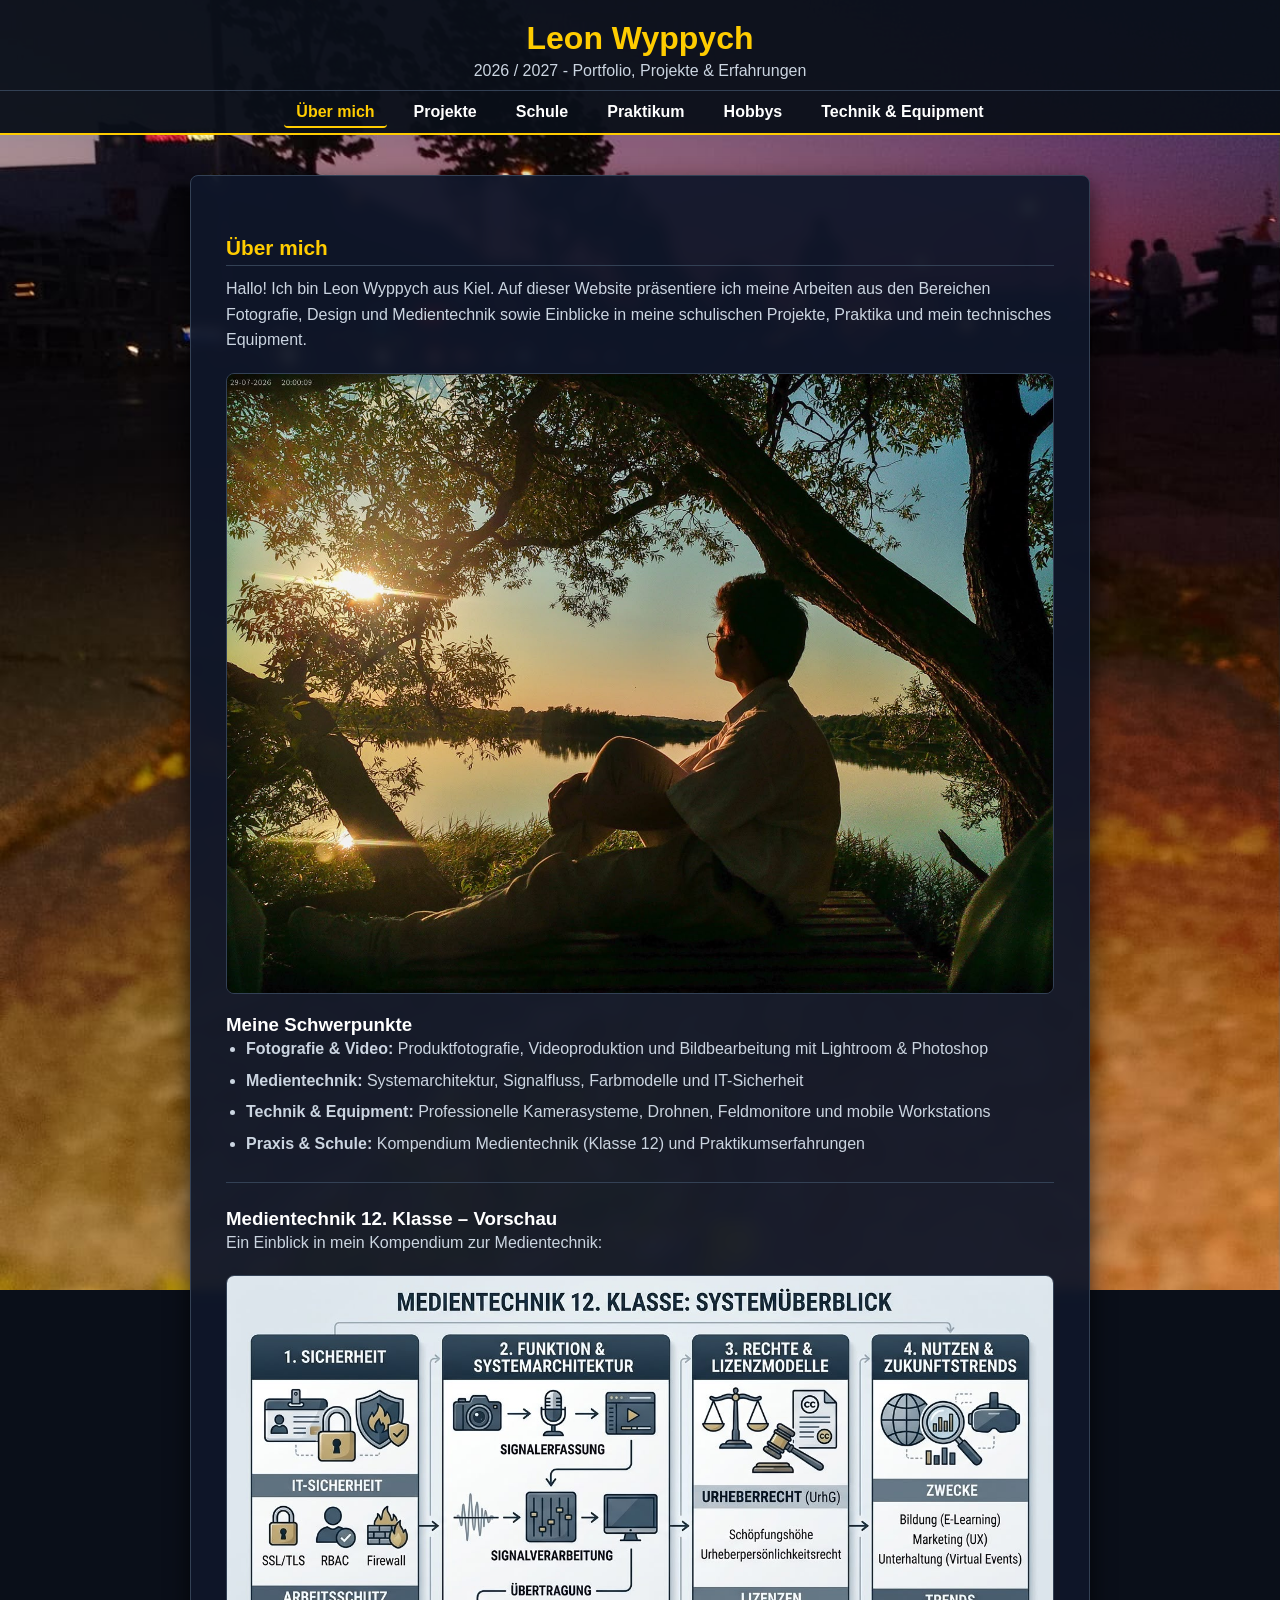
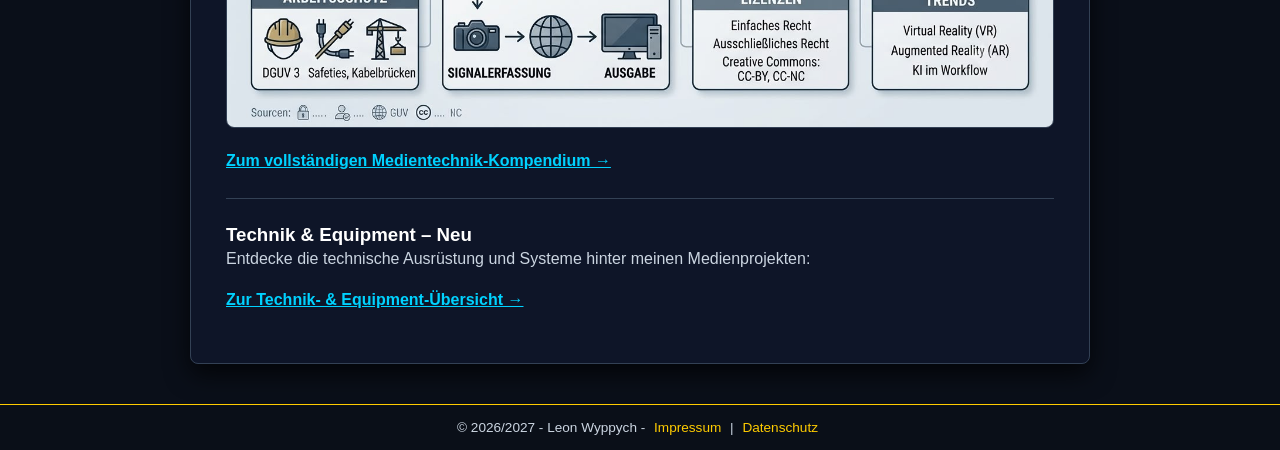
==== index.html @ acfee80c "Update index.html" ====
<!DOCTYPE html>
<html lang="de">
<head>
    <meta charset="UTF-8">
    <meta name="viewport" content="width=device-width, initial-scale=1.0">
    <title>Über mich - Leon Wyppych</title>
    <link rel="stylesheet" href="style.css">
</head>
<body>

    <header class="fixed-header">
        <h1>Leon Wyppych</h1>
        <p>2026 / 2027 - Portfolio, Projekte &amp; Erfahrungen</p>
    </header>

    <nav class="main-nav">
        <ul>
            <li><a href="index.html" class="active">&Uuml;ber mich</a></li>
            <li><a href="src/projekte.html">Projekte</a></li>
            <li><a href="src/schule.html">Schule</a></li>
            <li><a href="src/praktikum.html">Praktikum</a></li>
            <li><a href="src/hobbys.html">Hobbys</a></li>
            <li><a href="src/technik.html">Technik &amp; Equipment</a></li>
        </ul>
    </nav>

    <main class="content">
        <div class="school-card">
            
            <section class="about-section">
                <h2>&Uuml;ber mich</h2>
                <p>Hallo! Ich bin Leon Wyppych aus Kiel. Auf dieser Website pr&auml;sentiere ich meine Arbeiten aus den Bereichen Fotografie, Design und Medientechnik sowie Einblicke in meine schulischen Projekte, Praktika und mein technisches Equipment.</p>
                
                <div class="image-container" style="margin: 20px 0;">
                    <img src="art/leonhero.jpeg" alt="Foto von Leon Wyppych" style="max-width: 100%; height: auto; border-radius: 8px; display: block;">
                </div>

                <h3>Meine Schwerpunkte</h3>
                <ul>
                    <li><strong>Fotografie &amp; Video:</strong> Produktfotografie, Videoproduktion und Bildbearbeitung mit Lightroom &amp; Photoshop</li>
                    <li><strong>Medientechnik:</strong> Systemarchitektur, Signalfluss, Farbmodelle und IT-Sicherheit</li>
                    <li><strong>Technik &amp; Equipment:</strong> Professionelle Kamerasysteme, Drohnen, Feldmonitore und mobile Workstations</li>
                    <li><strong>Praxis &amp; Schule:</strong> Kompendium Medientechnik (Klasse 12) und Praktikumserfahrungen</li>
                </ul>

                <hr class="divider" style="margin: 25px 0;">

                <h3>Medientechnik 12. Klasse &ndash; Vorschau</h3>
                <p>Ein Einblick in mein Kompendium zur Medientechnik:</p>
                
                <div class="image-container" style="margin: 20px 0;">
                    <img src="art/medienziele.jpeg" alt="Medientechnik 12. Klasse System&uuml;berblick" style="max-width: 100%; height: auto; border-radius: 8px; display: block;">
                </div>

                <p style="margin-top: 15px;">
                    <a href="src/schule.html#bereich-2-1" class="highlight-link" style="color: #00d2ff; text-decoration: underline; font-weight: bold;">Zum vollst&auml;ndigen Medientechnik-Kompendium &rarr;</a>
                </p>

                <hr class="divider" style="margin: 25px 0;">

                <h3>Technik &amp; Equipment &ndash; Neu</h3>
                <p>Entdecke die technische Ausr&uuml;stung und Systeme hinter meinen Medienprojekten:</p>

                <p style="margin-top: 15px;">
                    <a href="src/technik.html" class="highlight-link" style="color: #00d2ff; text-decoration: underline; font-weight: bold;">Zur Technik- &amp; Equipment-&Uuml;bersicht &rarr;</a>
                </p>
            </section>

        </div>
    </main>

    <footer class="fixed-footer">
        <p>&copy; 2026/2027 - Leon Wyppych - 
            <a href="src/impressum.html">Impressum</a> | 
            <a href="src/datenschutz.html">Datenschutz</a>
        </p>
    </footer>

</body>
</html>
---- style.css ----
/* ==========================================================================
   1. RESET & GLOBALE EINSTELLUNGEN
   ========================================================================== */
* {
    box-sizing: border-box;
    margin: 0;
    padding: 0;
}

:root {
    --primary-bg: #0a0f19;
    --card-bg: rgba(15, 23, 42, 0.94);
    --table-bg: rgba(30, 41, 59, 0.6);
    --accent-gold: #ffcc00;
    --text-white: #ffffff;
    --text-muted: #cbd5e1;
    --border-color: #334155;
    --link-blue: #38bdf8;
}

body {
    font-family: Arial, Helvetica, sans-serif;
    color: var(--text-white);
    background-color: var(--primary-bg);
    /* Sucht das Bild in src/ (für index.html) und direkt im selben Ordner (für Dateien in src/) */
    background-image: url('src/backroundleon.jpeg'), url('backroundleon.jpeg');
    background-repeat: no-repeat;
    background-position: center center;
    background-attachment: fixed;
    background-size: cover;
    min-height: 100vh;
    display: flex;
    flex-direction: column;
}

body {
    font-family: Arial, Helvetica, sans-serif;
    color: var(--text-white);
    background-color: var(--primary-bg);
    /* Pfad zeigt auf das Hintergrundbild im Ordner art/ */
    background-image: url('art/backroundleon.jpeg'), url('../art/backroundleon.jpeg');
    background-repeat: no-repeat;
    background-position: center center;
    background-attachment: fixed;
    background-size: cover;
    min-height: 100vh;
    display: flex;
    flex-direction: column;
}

/* ==========================================================================
   2. HEADER & NAVIGATION
   ========================================================================== */
.fixed-header {
    background-color: rgba(10, 15, 25, 0.95);
    text-align: center;
    padding: 20px 10px 10px 10px;
    border-bottom: 1px solid var(--border-color);
}

.fixed-header h1 {
    color: var(--accent-gold);
    font-size: 2rem;
    margin-bottom: 5px;
    display: block;
}

.fixed-header p {
    color: var(--text-muted);
    font-size: 1rem;
    display: block;
}

.main-nav {
    background-color: rgba(10, 15, 25, 0.95);
    border-bottom: 2px solid var(--accent-gold);
    position: sticky;
    top: 0;
    z-index: 1000;
}

.main-nav ul {
    list-style: none;
    display: flex;
    justify-content: center;
    flex-wrap: wrap;
    gap: 15px;
    padding: 12px;
}

.main-nav a {
    color: var(--text-white);
    text-decoration: none;
    font-weight: bold;
    padding: 6px 12px;
    border-radius: 4px;
    transition: all 0.2s ease-in-out;
}

.main-nav a.active, 
.main-nav a:hover {
    color: var(--accent-gold);
    border-bottom: 2px solid var(--accent-gold);
}

/* ==========================================================================
   3. INHALT-CONTAINER
   ========================================================================== */
main.content {
    flex: 1;
    padding: 40px 20px;
    display: flex;
    justify-content: center;
    align-items: flex-start;
}

.school-card {
    background-color: var(--card-bg);
    border: 1px solid var(--border-color);
    border-radius: 8px;
    padding: 35px;
    max-width: 900px;
    width: 100%;
    box-shadow: 0 10px 25px rgba(0, 0, 0, 0.7);
    backdrop-filter: blur(6px);
    display: block;
}

.school-card h1 {
    color: var(--accent-gold);
    font-size: 1.8rem;
    margin-bottom: 15px;
    display: block;
    width: 100%;
}

.school-card h2 {
    color: var(--accent-gold);
    font-size: 1.3rem;
    margin: 25px 0 10px 0;
    border-bottom: 1px solid var(--border-color);
    padding-bottom: 5px;
    display: block;
    width: 100%;
}

.school-card p {
    color: var(--text-muted);
    line-height: 1.6;
    font-size: 1rem;
    margin-bottom: 15px;
    display: block;
    width: 100%;
}

.school-card ul, 
.school-card ol {
    margin-left: 20px;
    margin-bottom: 20px;
}

.school-card li {
    color: var(--text-muted);
    line-height: 1.6;
    margin-bottom: 6px;
}

.school-card img {
    max-width: 100%;
    height: auto;
    display: block;
    border-radius: 6px;
    border: 1px solid var(--border-color);
    margin: 20px 0;
}

.school-card a {
    color: var(--link-blue);
    text-decoration: underline;
}

.school-card a:hover {
    color: var(--accent-gold);
}

.divider {
    border: 0;
    height: 1px;
    background: var(--border-color);
    margin: 25px 0;
}

/* ==========================================================================
   4. TABELLEN (Z. B. FÜR PRAKTIKUM & SCHULE)
   ========================================================================== */
.school-card table {
    width: 100%;
    border-collapse: collapse;
    margin: 20px 0;
    background-color: var(--table-bg);
    border: 1px solid var(--accent-gold);
    border-radius: 6px;
    overflow: hidden;
}

.school-card th {
    background-color: rgba(10, 15, 25, 0.9);
    color: var(--accent-gold);
    padding: 12px;
    text-align: left;
    font-size: 0.95rem;
    border-bottom: 2px solid var(--accent-gold);
}

.school-card td {
    padding: 10px 12px;
    border-bottom: 1px solid rgba(255, 255, 255, 0.1);
    color: var(--text-white);
    font-size: 0.9rem;
}

.school-card tr:hover {
    background-color: rgba(255, 204, 0, 0.1);
}

/* ==========================================================================
   5. FOOTER
   ========================================================================== */
.fixed-footer {
    background-color: rgba(10, 15, 25, 0.95);
    border-top: 1px solid var(--accent-gold);
    text-align: center;
    padding: 15px 10px;
    font-size: 0.85rem;
    margin-top: auto;
}

.fixed-footer p {
    color: var(--text-muted);
}

.fixed-footer a {
    color: var(--accent-gold);
    text-decoration: none;
    margin: 0 5px;
}

.fixed-footer a:hover {
    text-decoration: underline;
}
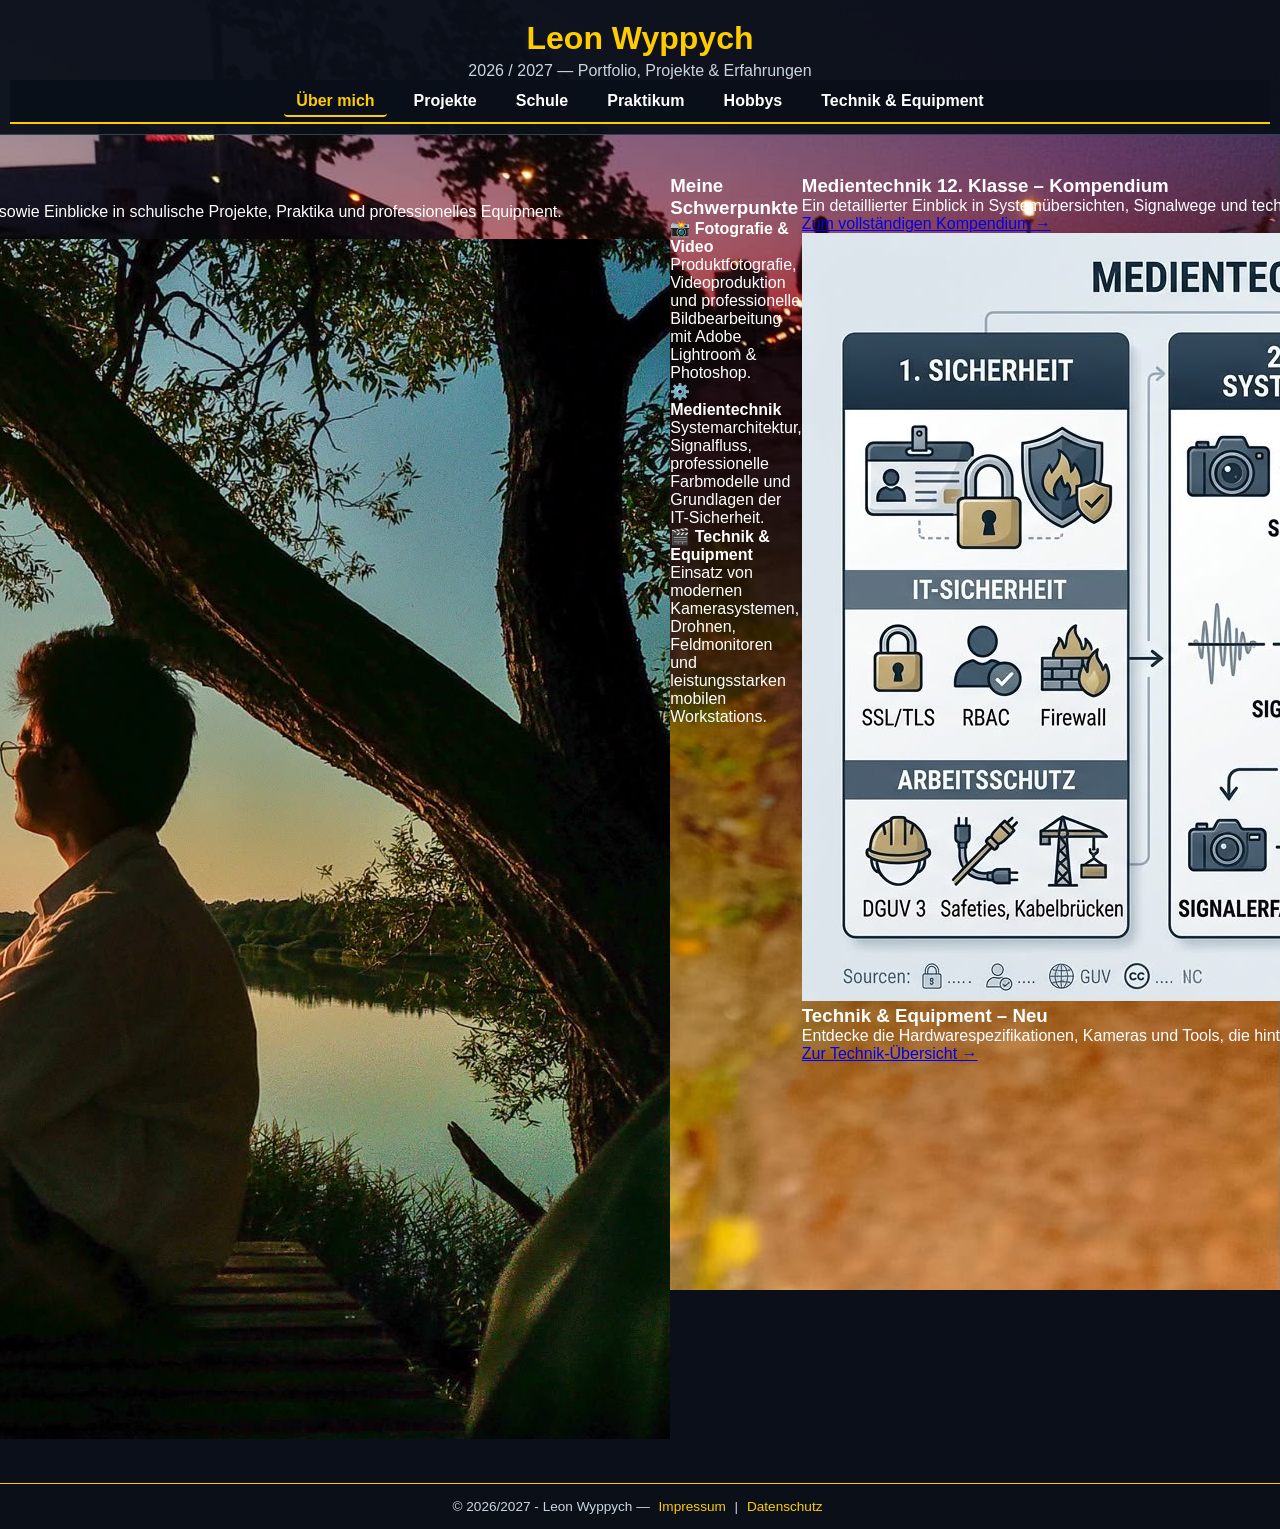
==== commit 8716b510: "Revise index.html for improved layout and metadata Updated the structure and content of the index.ht" ====
--- a/index.html
+++ b/index.html
@@ -1,76 +1,100 @@
+
 <!DOCTYPE html>
 <html lang="de">
 <head>
     <meta charset="UTF-8">
     <meta name="viewport" content="width=device-width, initial-scale=1.0">
-    <title>Über mich - Leon Wyppych</title>
+    <title>Leon Wyppych — Portfolio, Projekte & Medientechnik</title>
+    <!-- Open Graph Meta-Tags für perfekte Vorschauen beim Teilen -->
+    <meta property="og:title" content="Leon Wyppych - Portfolio 2026/2027">
+    <meta property="og:description" content="Portfolio für Fotografie, Design, Medientechnik und IT-Sicherheit aus Kiel.">
+    <meta property="og:image" content="art/leonhero.jpeg">
     <link rel="stylesheet" href="style.css">
 </head>
 <body>
 
     <header class="fixed-header">
-        <h1>Leon Wyppych</h1>
-        <p>2026 / 2027 - Portfolio, Projekte &amp; Erfahrungen</p>
+        <div class="header-container">
+            <h1>Leon Wyppych</h1>
+            <p class="subtitle">2026 / 2027 — Portfolio, Projekte &amp; Erfahrungen</p>
+        </div>
+        <nav class="main-nav">
+            <ul>
+                <li><a href="index.html" class="active">&Uuml;ber mich</a></li>
+                <li><a href="src/projekte.html">Projekte</a></li>
+                <li><a href="src/schule.html">Schule</a></li>
+                <li><a href="src/praktikum.html">Praktikum</a></li>
+                <li><a href="src/hobbys.html">Hobbys</a></li>
+                <li><a href="src/technik.html">Technik &amp; Equipment</a></li>
+            </ul>
+        </nav>
     </header>
 
-    <nav class="main-nav">
-        <ul>
-            <li><a href="index.html" class="active">&Uuml;ber mich</a></li>
-            <li><a href="src/projekte.html">Projekte</a></li>
-            <li><a href="src/schule.html">Schule</a></li>
-            <li><a href="src/praktikum.html">Praktikum</a></li>
-            <li><a href="src/hobbys.html">Hobbys</a></li>
-            <li><a href="src/technik.html">Technik &amp; Equipment</a></li>
-        </ul>
-    </nav>
+    <main class="content">
+        <!-- Hero Section: Sofortiger Fokus auf Person & Kernkompetenz -->
+        <section class="hero-section">
+            <div class="hero-grid">
+                <div class="hero-text">
+                    <h2>Moin, ich bin Leon.</h2>
+                    <p class="lead">Ich komme aus Kiel und pr&auml;sentiere auf diesem Portfolio meine Arbeiten aus den Bereichen Fotografie, Design und Medientechnik sowie Einblicke in schulische Projekte, Praktika und professionelles Equipment.</p>
+                    
+                    <div class="quick-tags">
+                        <span>Fotografie &amp; Video</span>
+                        <span>Medientechnik</span>
+                        <span>Systemarchitektur</span>
+                        <span>IT-Sicherheit</span>
+                    </div>
+                </div>
+                <div class="hero-image">
+                    <img src="art/leonhero.jpeg" alt="Foto von Leon Wyppych">
+                </div>
+            </div>
+        </section>
 
-    <main class="content">
-        <div class="school-card">
-            
-            <section class="about-section">
-                <h2>&Uuml;ber mich</h2>
-                <p>Hallo! Ich bin Leon Wyppych aus Kiel. Auf dieser Website pr&auml;sentiere ich meine Arbeiten aus den Bereichen Fotografie, Design und Medientechnik sowie Einblicke in meine schulischen Projekte, Praktika und mein technisches Equipment.</p>
-                
-                <div class="image-container" style="margin: 20px 0;">
-                    <img src="art/leonhero.jpeg" alt="Foto von Leon Wyppych" style="max-width: 100%; height: auto; border-radius: 8px; display: block;">
+        <!-- Schwerpunkte im modernen Bento-Grid / Card-Layout -->
+        <section class="grid-section">
+            <h3>Meine Schwerpunkte</h3>
+            <div class="cards-grid">
+                <div class="info-card">
+                    <h4>📸 Fotografie &amp; Video</h4>
+                    <p>Produktfotografie, Videoproduktion und professionelle Bildbearbeitung mit Adobe Lightroom &amp; Photoshop.</p>
                 </div>
+                <div class="info-card">
+                    <h4>⚙️ Medientechnik</h4>
+                    <p>Systemarchitektur, Signalfluss, professionelle Farbmodelle und Grundlagen der IT-Sicherheit.</p>
+                </div>
+                <div class="info-card">
+                    <h4>🎬 Technik &amp; Equipment</h4>
+                    <p>Einsatz von modernen Kamerasystemen, Drohnen, Feldmonitoren und leistungsstarken mobilen Workstations.</p>
+                </div>
+            </div>
+        </section>
 
-                <h3>Meine Schwerpunkte</h3>
-                <ul>
-                    <li><strong>Fotografie &amp; Video:</strong> Produktfotografie, Videoproduktion und Bildbearbeitung mit Lightroom &amp; Photoshop</li>
-                    <li><strong>Medientechnik:</strong> Systemarchitektur, Signalfluss, Farbmodelle und IT-Sicherheit</li>
-                    <li><strong>Technik &amp; Equipment:</strong> Professionelle Kamerasysteme, Drohnen, Feldmonitore und mobile Workstations</li>
-                    <li><strong>Praxis &amp; Schule:</strong> Kompendium Medientechnik (Klasse 12) und Praktikumserfahrungen</li>
-                </ul>
+        <!-- Preview Sektionen mit direktem visuellem Bezug -->
+        <section class="preview-section">
+            <div class="preview-card">
+                <div class="preview-text">
+                    <h3>Medientechnik 12. Klasse &ndash; Kompendium</h3>
+                    <p>Ein detaillierter Einblick in System&uuml;bersichten, Signalwege und technische Dokumentationen aus der schulischen Praxis.</p>
+                    <a href="src/schule.html#bereich-2-1" class="action-btn">Zum vollst&auml;ndigen Kompendium &rarr;</a>
+                </div>
+                <div class="preview-img">
+                    <img src="art/medienziele.jpeg" alt="Medientechnik 12. Klasse System&uuml;berblick">
+                </div>
+            </div>
 
-                <hr class="divider" style="margin: 25px 0;">
-
-                <h3>Medientechnik 12. Klasse &ndash; Vorschau</h3>
-                <p>Ein Einblick in mein Kompendium zur Medientechnik:</p>
-                
-                <div class="image-container" style="margin: 20px 0;">
-                    <img src="art/medienziele.jpeg" alt="Medientechnik 12. Klasse System&uuml;berblick" style="max-width: 100%; height: auto; border-radius: 8px; display: block;">
+            <div class="preview-card reverse">
+                <div class="preview-text">
+                    <h3>Technik &amp; Equipment &ndash; Neu</h3>
+                    <p>Entdecke die Hardwarespezifikationen, Kameras und Tools, die hinter meinen Medienprojekten stehen.</p>
+                    <a href="src/technik.html" class="action-btn">Zur Technik-&Uuml;bersicht &rarr;</a>
                 </div>
-
-                <p style="margin-top: 15px;">
-                    <a href="src/schule.html#bereich-2-1" class="highlight-link" style="color: #00d2ff; text-decoration: underline; font-weight: bold;">Zum vollst&auml;ndigen Medientechnik-Kompendium &rarr;</a>
-                </p>
-
-                <hr class="divider" style="margin: 25px 0;">
-
-                <h3>Technik &amp; Equipment &ndash; Neu</h3>
-                <p>Entdecke die technische Ausr&uuml;stung und Systeme hinter meinen Medienprojekten:</p>
-
-                <p style="margin-top: 15px;">
-                    <a href="src/technik.html" class="highlight-link" style="color: #00d2ff; text-decoration: underline; font-weight: bold;">Zur Technik- &amp; Equipment-&Uuml;bersicht &rarr;</a>
-                </p>
-            </section>
-
-        </div>
+            </div>
+        </section>
     </main>
 
     <footer class="fixed-footer">
-        <p>&copy; 2026/2027 - Leon Wyppych - 
+        <p>&copy; 2026/2027 - Leon Wyppych &mdash; 
             <a href="src/impressum.html">Impressum</a> | 
             <a href="src/datenschutz.html">Datenschutz</a>
         </p>
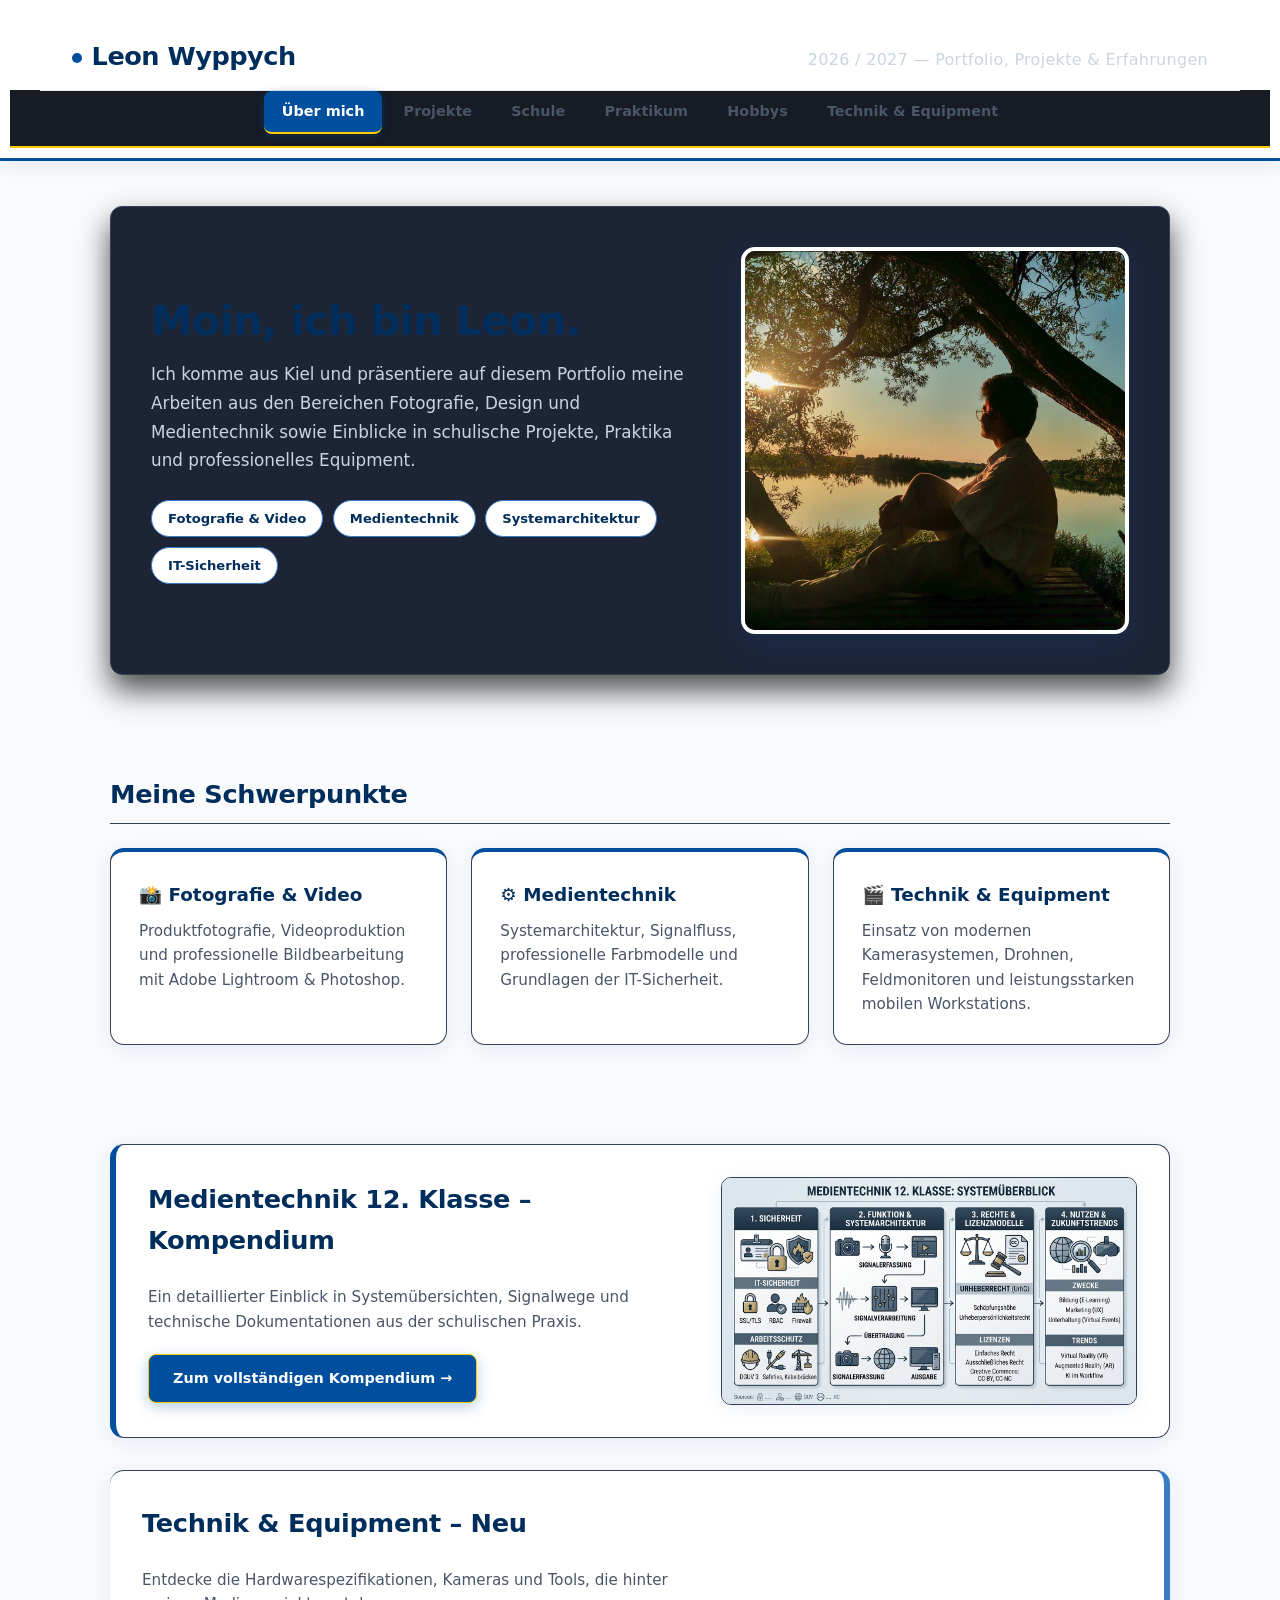
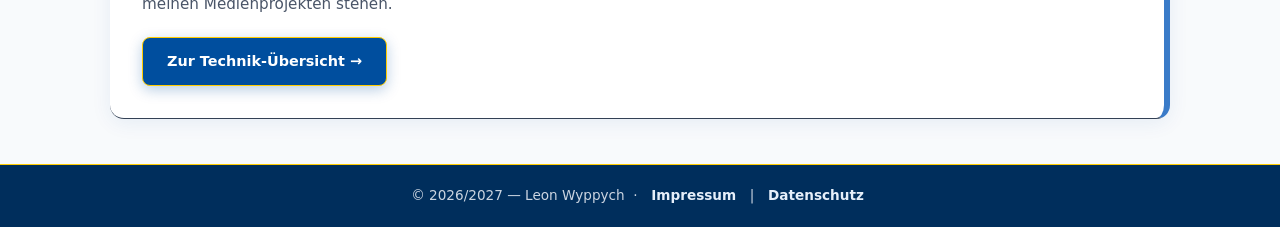
==== commit e0938cc8: "Update index.html" ====
--- a/index.html
+++ b/index.html
@@ -1,26 +1,301 @@
-
 <!DOCTYPE html>
 <html lang="de">
 <head>
     <meta charset="UTF-8">
     <meta name="viewport" content="width=device-width, initial-scale=1.0">
-    <title>Leon Wyppych — Portfolio, Projekte & Medientechnik</title>
-    <!-- Open Graph Meta-Tags für perfekte Vorschauen beim Teilen -->
-    <meta property="og:title" content="Leon Wyppych - Portfolio 2026/2027">
+    <meta name="theme-color" content="#004e9e">
+    <meta name="description" content="Portfolio von Leon Wyppych aus Kiel – Fotografie, Design, Medientechnik und IT-Sicherheit. Projekte, Praktika und Equipment im Überblick.">
+    <meta name="author" content="Leon Wyppych">
+    <meta name="robots" content="index, follow">
+
+    <!-- Open Graph -->
+    <meta property="og:type" content="website">
+    <meta property="og:title" content="Leon Wyppych – Portfolio 2026/2027">
     <meta property="og:description" content="Portfolio für Fotografie, Design, Medientechnik und IT-Sicherheit aus Kiel.">
     <meta property="og:image" content="art/leonhero.jpeg">
+    <meta property="og:locale" content="de_DE">
+
+    <!-- Twitter Card -->
+    <meta name="twitter:card" content="summary_large_image">
+    <meta name="twitter:title" content="Leon Wyppych – Portfolio 2026/2027">
+    <meta name="twitter:description" content="Portfolio für Fotografie, Design, Medientechnik und IT-Sicherheit aus Kiel.">
+    <meta name="twitter:image" content="art/leonhero.jpeg">
+
+    <title>Leon Wyppych — Portfolio, Projekte &amp; Medientechnik</title>
+
     <link rel="stylesheet" href="style.css">
+    <link rel="preload" as="image" href="art/leonhero.jpeg">
+
+    <!-- JSON-LD Structured Data -->
+    <script type="application/ld+json">
+    {
+      "@context": "https://schema.org",
+      "@type": "Person",
+      "name": "Leon Wyppych",
+      "address": { "@type": "PostalAddress", "addressLocality": "Kiel", "addressCountry": "DE" },
+      "jobTitle": "Medientechniker & Fotograf",
+      "knowsAbout": ["Fotografie", "Videoproduktion", "Medientechnik", "IT-Sicherheit", "Systemarchitektur"],
+      "url": "index.html"
+    }
+    </script>
+
+    <!-- Farbsystem: VW-Golf-Blau & Weiß -->
+    <style>
+        :root {
+            --vw-blue:            #004e9e;
+            --vw-blue-dark:       #002e5c;
+            --vw-blue-light:      #3a7bc8;
+            --vw-blue-ultralight: #e6effa;
+            --white:              #ffffff;
+            --off-white:          #f8fafc;
+            --gray-light:         #e5e9f0;
+            --text-dark:          #1a2233;
+            --text-mid:           #4a5568;
+            --shadow-soft:        0 4px 20px rgba(0, 78, 158, 0.08);
+            --shadow-hover:       0 10px 30px rgba(0, 78, 158, 0.18);
+            --radius:             14px;
+        }
+
+        * { box-sizing: border-box; margin: 0; padding: 0; }
+
+        html { scroll-behavior: smooth; }
+
+        body {
+            font-family: 'Segoe UI', system-ui, -apple-system, sans-serif;
+            background: var(--off-white);
+            color: var(--text-dark);
+            line-height: 1.6;
+            -webkit-font-smoothing: antialiased;
+        }
+
+        a { color: var(--vw-blue); text-decoration: none; transition: color .2s; }
+        a:hover { color: var(--vw-blue-light); }
+
+        img { max-width: 100%; display: block; }
+
+        /* Skip-Link für Barrierefreiheit */
+        .skip-link {
+            position: absolute; left: -9999px; top: 0;
+            background: var(--vw-blue); color: var(--white);
+            padding: .75rem 1.25rem; z-index: 1000; border-radius: 0 0 8px 0;
+        }
+        .skip-link:focus { left: 0; color: var(--white); }
+
+        /* ---------- Fixed Header ---------- */
+        .fixed-header {
+            position: sticky; top: 0; z-index: 100;
+            background: var(--white);
+            border-bottom: 3px solid var(--vw-blue);
+            box-shadow: var(--shadow-soft);
+        }
+
+        .header-container {
+            display: flex; align-items: baseline; justify-content: space-between;
+            flex-wrap: wrap; gap: .5rem 1.5rem;
+            max-width: 1200px; margin: 0 auto;
+            padding: 1rem 2rem .5rem;
+        }
+
+        .fixed-header h1 {
+            font-size: 1.6rem; font-weight: 800;
+            color: var(--vw-blue-dark); letter-spacing: -.5px;
+        }
+
+        .fixed-header h1::before {
+            content: ""; display: inline-block;
+            width: 10px; height: 10px; border-radius: 50%;
+            background: var(--vw-blue); margin-right: .6rem;
+            vertical-align: middle;
+        }
+
+        .subtitle {
+            font-size: .85rem; color: var(--text-mid);
+            font-weight: 500; letter-spacing: .3px;
+        }
+
+        .main-nav { width: 100%; }
+        .main-nav ul {
+            list-style: none; display: flex; flex-wrap: wrap;
+            justify-content: center; gap: .25rem;
+            max-width: 1200px; margin: 0 auto;
+            padding: 0 1rem .75rem;
+            border-top: 1px solid var(--gray-light);
+        }
+        .main-nav li { display: block; }
+
+        .main-nav a {
+            display: block; padding: .55rem 1.1rem;
+            font-size: .9rem; font-weight: 600;
+            color: var(--text-mid); border-radius: 8px;
+            transition: all .2s;
+        }
+        .main-nav a:hover { background: var(--vw-blue-ultralight); color: var(--vw-blue-dark); }
+        .main-nav a.active {
+            background: var(--vw-blue); color: var(--white);
+            box-shadow: 0 2px 10px rgba(0, 78, 158, .3);
+        }
+
+        /* ---------- Main / Content ---------- */
+        .content {
+            max-width: 1200px; margin: 0 auto;
+            padding: 3rem 2rem 4rem;
+        }
+
+        /* ---------- Hero ---------- */
+        .hero-section { margin-bottom: 4rem; }
+
+        .hero-grid {
+            display: grid; grid-template-columns: 1.4fr 1fr;
+            gap: 3rem; align-items: center;
+        }
+
+        .hero-text h2 {
+            font-size: 2.6rem; font-weight: 800;
+            color: var(--vw-blue-dark); margin-bottom: 1rem;
+            letter-spacing: -.75px; line-height: 1.15;
+        }
+
+        .lead {
+            font-size: 1.1rem; color: var(--text-mid);
+            max-width: 55ch; margin-bottom: 1.75rem;
+        }
+
+        .quick-tags {
+            display: flex; flex-wrap: wrap; gap: .6rem;
+        }
+        .quick-tags span {
+            display: inline-block; padding: .45rem 1rem;
+            background: var(--white); color: var(--vw-blue-dark);
+            font-size: .82rem; font-weight: 600;
+            border: 1.5px solid var(--vw-blue-light);
+            border-radius: 50px;
+            transition: all .2s;
+        }
+        .quick-tags span:hover {
+            background: var(--vw-blue); color: var(--white);
+            border-color: var(--vw-blue); transform: translateY(-2px);
+        }
+
+        .hero-image img {
+            width: 100%; aspect-ratio: 1/1; object-fit: cover;
+            border-radius: var(--radius);
+            border: 4px solid var(--white);
+            box-shadow: var(--shadow-hover);
+        }
+
+        /* ---------- Cards Grid ---------- */
+        .grid-section { margin-bottom: 4rem; }
+
+        .grid-section h3,
+        .preview-text h3 {
+            font-size: 1.6rem; font-weight: 700;
+            color: var(--vw-blue-dark); margin-bottom: 1.5rem;
+            letter-spacing: -.3px;
+        }
+
+        .cards-grid {
+            display: grid;
+            grid-template-columns: repeat(auto-fit, minmax(280px, 1fr));
+            gap: 1.5rem;
+        }
+
+        .info-card {
+            background: var(--white);
+            padding: 1.75rem;
+            border-radius: var(--radius);
+            border-top: 4px solid var(--vw-blue);
+            box-shadow: var(--shadow-soft);
+            transition: transform .25s, box-shadow .25s;
+        }
+        .info-card:hover {
+            transform: translateY(-4px);
+            box-shadow: var(--shadow-hover);
+        }
+
+        .info-card h4 {
+            font-size: 1.15rem; color: var(--vw-blue-dark);
+            margin-bottom: .6rem; font-weight: 700;
+        }
+        .info-card p { color: var(--text-mid); font-size: .95rem; }
+
+        /* ---------- Preview Cards ---------- */
+        .preview-section {
+            display: flex; flex-direction: column; gap: 2rem;
+        }
+
+        .preview-card {
+            display: grid; grid-template-columns: 1.3fr 1fr;
+            gap: 2rem; align-items: center;
+            background: var(--white);
+            border-radius: var(--radius);
+            padding: 2rem;
+            box-shadow: var(--shadow-soft);
+            border-left: 6px solid var(--vw-blue);
+            transition: box-shadow .25s;
+        }
+        .preview-card:hover { box-shadow: var(--shadow-hover); }
+
+        .preview-card.reverse { border-left: none; border-right: 6px solid var(--vw-blue-light); }
+        .preview-card.reverse .preview-text { order: 2; }
+
+        .preview-text p { color: var(--text-mid); margin-bottom: 1.25rem; }
+
+        .action-btn {
+            display: inline-block; padding: .75rem 1.5rem;
+            background: var(--vw-blue); color: var(--white);
+            font-weight: 700; font-size: .9rem;
+            border-radius: 8px;
+            box-shadow: 0 4px 14px rgba(0, 78, 158, .28);
+            transition: all .2s;
+        }
+        .action-btn:hover {
+            background: var(--vw-blue-dark); color: var(--white);
+            transform: translateY(-2px);
+            box-shadow: 0 6px 18px rgba(0, 46, 92, .35);
+        }
+
+        .preview-img img {
+            width: 100%; border-radius: 10px;
+            box-shadow: var(--shadow-soft);
+        }
+
+        /* ---------- Footer ---------- */
+        .fixed-footer {
+            background: var(--vw-blue-dark);
+            color: var(--white);
+            text-align: center;
+            padding: 1.25rem 2rem;
+            font-size: .85rem;
+        }
+        .fixed-footer a { color: var(--vw-blue-ultralight); font-weight: 600; }
+        .fixed-footer a:hover { color: var(--white); text-decoration: underline; }
+
+        /* ---------- Responsive ---------- */
+        @media (max-width: 860px) {
+            .hero-grid,
+            .preview-card,
+            .preview-card.reverse {
+                grid-template-columns: 1fr;
+            }
+            .preview-card.reverse .preview-text { order: 0; }
+            .hero-text h2 { font-size: 2rem; }
+            .content { padding: 2rem 1.25rem 3rem; }
+            .header-container { padding: 1rem 1.25rem .5rem; }
+        }
+    </style>
 </head>
 <body>
+
+    <a href="#main" class="skip-link">Zum Hauptinhalt springen</a>
 
     <header class="fixed-header">
         <div class="header-container">
             <h1>Leon Wyppych</h1>
             <p class="subtitle">2026 / 2027 — Portfolio, Projekte &amp; Erfahrungen</p>
         </div>
-        <nav class="main-nav">
+        <nav class="main-nav" aria-label="Hauptnavigation">
             <ul>
-                <li><a href="index.html" class="active">&Uuml;ber mich</a></li>
+                <li><a href="index.html" class="active" aria-current="page">&Uuml;ber mich</a></li>
                 <li><a href="src/projekte.html">Projekte</a></li>
                 <li><a href="src/schule.html">Schule</a></li>
                 <li><a href="src/praktikum.html">Praktikum</a></li>
@@ -30,72 +305,74 @@
         </nav>
     </header>
 
-    <main class="content">
-        <!-- Hero Section: Sofortiger Fokus auf Person & Kernkompetenz -->
-        <section class="hero-section">
+    <main id="main" class="content">
+
+        <!-- Hero Section -->
+        <section class="hero-section" aria-labelledby="hero-title">
             <div class="hero-grid">
                 <div class="hero-text">
-                    <h2>Moin, ich bin Leon.</h2>
+                    <h2 id="hero-title">Moin, ich bin Leon.</h2>
                     <p class="lead">Ich komme aus Kiel und pr&auml;sentiere auf diesem Portfolio meine Arbeiten aus den Bereichen Fotografie, Design und Medientechnik sowie Einblicke in schulische Projekte, Praktika und professionelles Equipment.</p>
-                    
-                    <div class="quick-tags">
-                        <span>Fotografie &amp; Video</span>
-                        <span>Medientechnik</span>
-                        <span>Systemarchitektur</span>
-                        <span>IT-Sicherheit</span>
+
+                    <div class="quick-tags" role="list" aria-label="Kernkompetenzen">
+                        <span role="listitem">Fotografie &amp; Video</span>
+                        <span role="listitem">Medientechnik</span>
+                        <span role="listitem">Systemarchitektur</span>
+                        <span role="listitem">IT-Sicherheit</span>
                     </div>
                 </div>
                 <div class="hero-image">
-                    <img src="art/leonhero.jpeg" alt="Foto von Leon Wyppych">
+                    <img src="art/leonhero.jpeg" alt="Porträtfoto von Leon Wyppych" width="600" height="600" loading="eager">
                 </div>
             </div>
         </section>
 
-        <!-- Schwerpunkte im modernen Bento-Grid / Card-Layout -->
-        <section class="grid-section">
-            <h3>Meine Schwerpunkte</h3>
+        <!-- Schwerpunkte -->
+        <section class="grid-section" aria-labelledby="focus-title">
+            <h3 id="focus-title">Meine Schwerpunkte</h3>
             <div class="cards-grid">
-                <div class="info-card">
+                <article class="info-card">
                     <h4>📸 Fotografie &amp; Video</h4>
                     <p>Produktfotografie, Videoproduktion und professionelle Bildbearbeitung mit Adobe Lightroom &amp; Photoshop.</p>
-                </div>
-                <div class="info-card">
+                </article>
+                <article class="info-card">
                     <h4>⚙️ Medientechnik</h4>
                     <p>Systemarchitektur, Signalfluss, professionelle Farbmodelle und Grundlagen der IT-Sicherheit.</p>
-                </div>
-                <div class="info-card">
+                </article>
+                <article class="info-card">
                     <h4>🎬 Technik &amp; Equipment</h4>
                     <p>Einsatz von modernen Kamerasystemen, Drohnen, Feldmonitoren und leistungsstarken mobilen Workstations.</p>
-                </div>
+                </article>
             </div>
         </section>
 
-        <!-- Preview Sektionen mit direktem visuellem Bezug -->
-        <section class="preview-section">
-            <div class="preview-card">
+        <!-- Preview Sektionen -->
+        <section class="preview-section" aria-label="Projektvorschauen">
+            <article class="preview-card">
                 <div class="preview-text">
                     <h3>Medientechnik 12. Klasse &ndash; Kompendium</h3>
                     <p>Ein detaillierter Einblick in System&uuml;bersichten, Signalwege und technische Dokumentationen aus der schulischen Praxis.</p>
                     <a href="src/schule.html#bereich-2-1" class="action-btn">Zum vollst&auml;ndigen Kompendium &rarr;</a>
                 </div>
                 <div class="preview-img">
-                    <img src="art/medienziele.jpeg" alt="Medientechnik 12. Klasse System&uuml;berblick">
-                </div>
-            </div>
-
-            <div class="preview-card reverse">
+                    <img src="art/medienziele.jpeg" alt="Systemübersicht Medientechnik 12. Klasse" loading="lazy">
+                </div>
+            </article>
+
+            <article class="preview-card reverse">
                 <div class="preview-text">
                     <h3>Technik &amp; Equipment &ndash; Neu</h3>
                     <p>Entdecke die Hardwarespezifikationen, Kameras und Tools, die hinter meinen Medienprojekten stehen.</p>
                     <a href="src/technik.html" class="action-btn">Zur Technik-&Uuml;bersicht &rarr;</a>
                 </div>
-            </div>
+            </article>
         </section>
+
     </main>
 
     <footer class="fixed-footer">
-        <p>&copy; 2026/2027 - Leon Wyppych &mdash; 
-            <a href="src/impressum.html">Impressum</a> | 
+        <p>&copy; 2026/2027 &mdash; Leon Wyppych &nbsp;·&nbsp;
+            <a href="src/impressum.html">Impressum</a> &nbsp;|&nbsp;
             <a href="src/datenschutz.html">Datenschutz</a>
         </p>
     </footer>
--- a/style.css
+++ b/style.css
@@ -1,7 +1,7 @@
 /* ==========================================================================
    1. RESET & GLOBALE EINSTELLUNGEN
    ========================================================================== */
-* {
+*, *::before, *::after {
     box-sizing: border-box;
     margin: 0;
     padding: 0;
@@ -22,8 +22,8 @@
     font-family: Arial, Helvetica, sans-serif;
     color: var(--text-white);
     background-color: var(--primary-bg);
-    /* Sucht das Bild in src/ (für index.html) und direkt im selben Ordner (für Dateien in src/) */
-    background-image: url('src/backroundleon.jpeg'), url('backroundleon.jpeg');
+    /* Pfad zeigt auf das Hintergrundbild im Ordner art/ oder alternativ im Root */
+    background-image: url('art/backroundleon.jpeg'), url('../art/backroundleon.jpeg'), url('backroundleon.jpeg');
     background-repeat: no-repeat;
     background-position: center center;
     background-attachment: fixed;
@@ -33,21 +33,6 @@
     flex-direction: column;
 }
 
-body {
-    font-family: Arial, Helvetica, sans-serif;
-    color: var(--text-white);
-    background-color: var(--primary-bg);
-    /* Pfad zeigt auf das Hintergrundbild im Ordner art/ */
-    background-image: url('art/backroundleon.jpeg'), url('../art/backroundleon.jpeg');
-    background-repeat: no-repeat;
-    background-position: center center;
-    background-attachment: fixed;
-    background-size: cover;
-    min-height: 100vh;
-    display: flex;
-    flex-direction: column;
-}
-
 /* ==========================================================================
    2. HEADER & NAVIGATION
    ========================================================================== */
@@ -58,17 +43,16 @@
     border-bottom: 1px solid var(--border-color);
 }
 
-.fixed-header h1 {
-    color: var(--accent-gold);
-    font-size: 2rem;
+.header-container h1 {
+    color: var(--accent-gold);
+    font-size: 2.2rem;
     margin-bottom: 5px;
-    display: block;
-}
-
+}
+
+.fixed-header .subtitle,
 .fixed-header p {
     color: var(--text-muted);
     font-size: 1rem;
-    display: block;
 }
 
 .main-nav {
@@ -101,37 +85,233 @@
 .main-nav a:hover {
     color: var(--accent-gold);
     border-bottom: 2px solid var(--accent-gold);
-}
-
-/* ==========================================================================
-   3. INHALT-CONTAINER
+    background-color: rgba(255, 204, 0, 0.05);
+}
+
+/* ==========================================================================
+   3. INHALT-CONTAINER & NEUE PORTFOLIO-SEKTIONEN
    ========================================================================== */
 main.content {
     flex: 1;
-    padding: 40px 20px;
-    display: flex;
-    justify-content: center;
-    align-items: flex-start;
-}
-
+    padding: 45px 20px;
+    display: flex;
+    flex-direction: column;
+    align-items: center;
+    gap: 35px;
+    max-width: 1100px;
+    margin: 0 auto;
+    width: 100%;
+}
+
+/* Hero Section (Startbereich mit Profilbild & Text nebeneinander) */
+.hero-section {
+    background-color: var(--card-bg);
+    border: 1px solid var(--border-color);
+    border-radius: 12px;
+    padding: 40px;
+    width: 100%;
+    box-shadow: 0 15px 30px rgba(0, 0, 0, 0.7);
+    backdrop-filter: blur(6px);
+}
+
+.hero-grid {
+    display: flex;
+    align-items: center;
+    gap: 40px;
+    flex-wrap: wrap;
+}
+
+.hero-text {
+    flex: 1;
+    min-width: 280px;
+}
+
+.hero-text h2 {
+    color: var(--accent-gold);
+    font-size: 2rem;
+    margin-bottom: 15px;
+}
+
+.hero-text .lead {
+    color: var(--text-muted);
+    font-size: 1.05rem;
+    line-height: 1.7;
+    margin-bottom: 25px;
+}
+
+/* Quick Tags unter dem Hero-Text */
+.quick-tags {
+    display: flex;
+    flex-wrap: wrap;
+    gap: 10px;
+}
+
+.quick-tags span {
+    background-color: rgba(255, 204, 0, 0.1);
+    color: var(--accent-gold);
+    border: 1px solid rgba(255, 204, 0, 0.3);
+    padding: 6px 14px;
+    border-radius: 20px;
+    font-size: 0.85rem;
+    font-weight: bold;
+}
+
+.hero-image {
+    flex: 0 0 300px;
+    max-width: 100%;
+}
+
+.hero-image img {
+    width: 100%;
+    height: auto;
+    border-radius: 10px;
+    border: 2px solid var(--accent-gold);
+    box-shadow: 0 8px 20px rgba(0, 0, 0, 0.5);
+    display: block;
+}
+
+/* Grid-Section für Schwerpunkte (Bento / Cards) */
+.grid-section {
+    width: 100%;
+}
+
+.grid-section h3, 
+.preview-section h3 {
+    color: var(--accent-gold);
+    font-size: 1.5rem;
+    margin-bottom: 20px;
+    border-bottom: 1px solid var(--border-color);
+    padding-bottom: 8px;
+}
+
+.cards-grid {
+    display: grid;
+    grid-template-columns: repeat(auto-fit, minmax(260px, 1fr));
+    gap: 20px;
+    width: 100%;
+}
+
+.info-card {
+    background-color: var(--card-bg);
+    border: 1px solid var(--border-color);
+    border-radius: 10px;
+    padding: 25px;
+    box-shadow: 0 8px 20px rgba(0, 0, 0, 0.5);
+    backdrop-filter: blur(6px);
+    transition: transform 0.2s ease, border-color 0.2s ease;
+}
+
+.info-card:hover {
+    transform: translateY(-4px);
+    border-color: var(--accent-gold);
+}
+
+.info-card h4 {
+    color: var(--accent-gold);
+    font-size: 1.15rem;
+    margin-bottom: 12px;
+}
+
+.info-card p {
+    color: var(--text-muted);
+    font-size: 0.95rem;
+    line-height: 1.6;
+}
+
+/* Preview Sektionen (Unterseiten-Teaser) */
+.preview-section {
+    width: 100%;
+    display: flex;
+    flex-direction: column;
+    gap: 25px;
+}
+
+.preview-card {
+    background-color: var(--card-bg);
+    border: 1px solid var(--border-color);
+    border-radius: 10px;
+    padding: 30px;
+    display: flex;
+    align-items: center;
+    gap: 30px;
+    box-shadow: 0 8px 20px rgba(0, 0, 0, 0.5);
+    backdrop-filter: blur(6px);
+    flex-wrap: wrap;
+}
+
+.preview-card.reverse {
+    flex-direction: row-reverse;
+}
+
+.preview-text {
+    flex: 1;
+    min-width: 280px;
+}
+
+.preview-text h3 {
+    border: none;
+    padding: 0;
+    margin-bottom: 10px;
+}
+
+.preview-text p {
+    color: var(--text-muted);
+    font-size: 0.95rem;
+    line-height: 1.6;
+    margin-bottom: 20px;
+}
+
+.preview-img {
+    flex: 0 0 350px;
+    max-width: 100%;
+}
+
+.preview-img img {
+    width: 100%;
+    height: auto;
+    border-radius: 6px;
+    border: 1px solid var(--border-color);
+    display: block;
+}
+
+/* Modernes Button-Styling für Aktionen */
+.action-btn {
+    display: inline-block;
+    background-color: rgba(255, 204, 0, 0.1);
+    color: var(--accent-gold);
+    border: 1px solid var(--accent-gold);
+    padding: 10px 18px;
+    border-radius: 6px;
+    text-decoration: none;
+    font-weight: bold;
+    font-size: 0.95rem;
+    transition: all 0.2s ease;
+}
+
+.action-btn:hover {
+    background-color: var(--accent-gold);
+    color: var(--primary-bg);
+    box-shadow: 0 4px 12px rgba(255, 204, 0, 0.3);
+}
+
+/* ==========================================================================
+   4. KLASSISCHE SCHOOL-CARD (FÜR UNTERSEITEN WIE SCHULE, PRAKTIKUM ETC.)
+   ========================================================================== */
 .school-card {
     background-color: var(--card-bg);
     border: 1px solid var(--border-color);
-    border-radius: 8px;
+    border-radius: 10px;
     padding: 35px;
-    max-width: 900px;
+    max-width: 1000px;
     width: 100%;
     box-shadow: 0 10px 25px rgba(0, 0, 0, 0.7);
     backdrop-filter: blur(6px);
-    display: block;
 }
 
 .school-card h1 {
     color: var(--accent-gold);
     font-size: 1.8rem;
     margin-bottom: 15px;
-    display: block;
-    width: 100%;
 }
 
 .school-card h2 {
@@ -140,8 +320,6 @@
     margin: 25px 0 10px 0;
     border-bottom: 1px solid var(--border-color);
     padding-bottom: 5px;
-    display: block;
-    width: 100%;
 }
 
 .school-card p {
@@ -149,8 +327,6 @@
     line-height: 1.6;
     font-size: 1rem;
     margin-bottom: 15px;
-    display: block;
-    width: 100%;
 }
 
 .school-card ul, 
@@ -191,7 +367,7 @@
 }
 
 /* ==========================================================================
-   4. TABELLEN (Z. B. FÜR PRAKTIKUM & SCHULE)
+   5. TABELLEN (Z. B. FÜR PRAKTIKUM & SCHULE)
    ========================================================================== */
 .school-card table {
     width: 100%;
@@ -224,7 +400,7 @@
 }
 
 /* ==========================================================================
-   5. FOOTER
+   6. FOOTER
    ========================================================================== */
 .fixed-footer {
     background-color: rgba(10, 15, 25, 0.95);
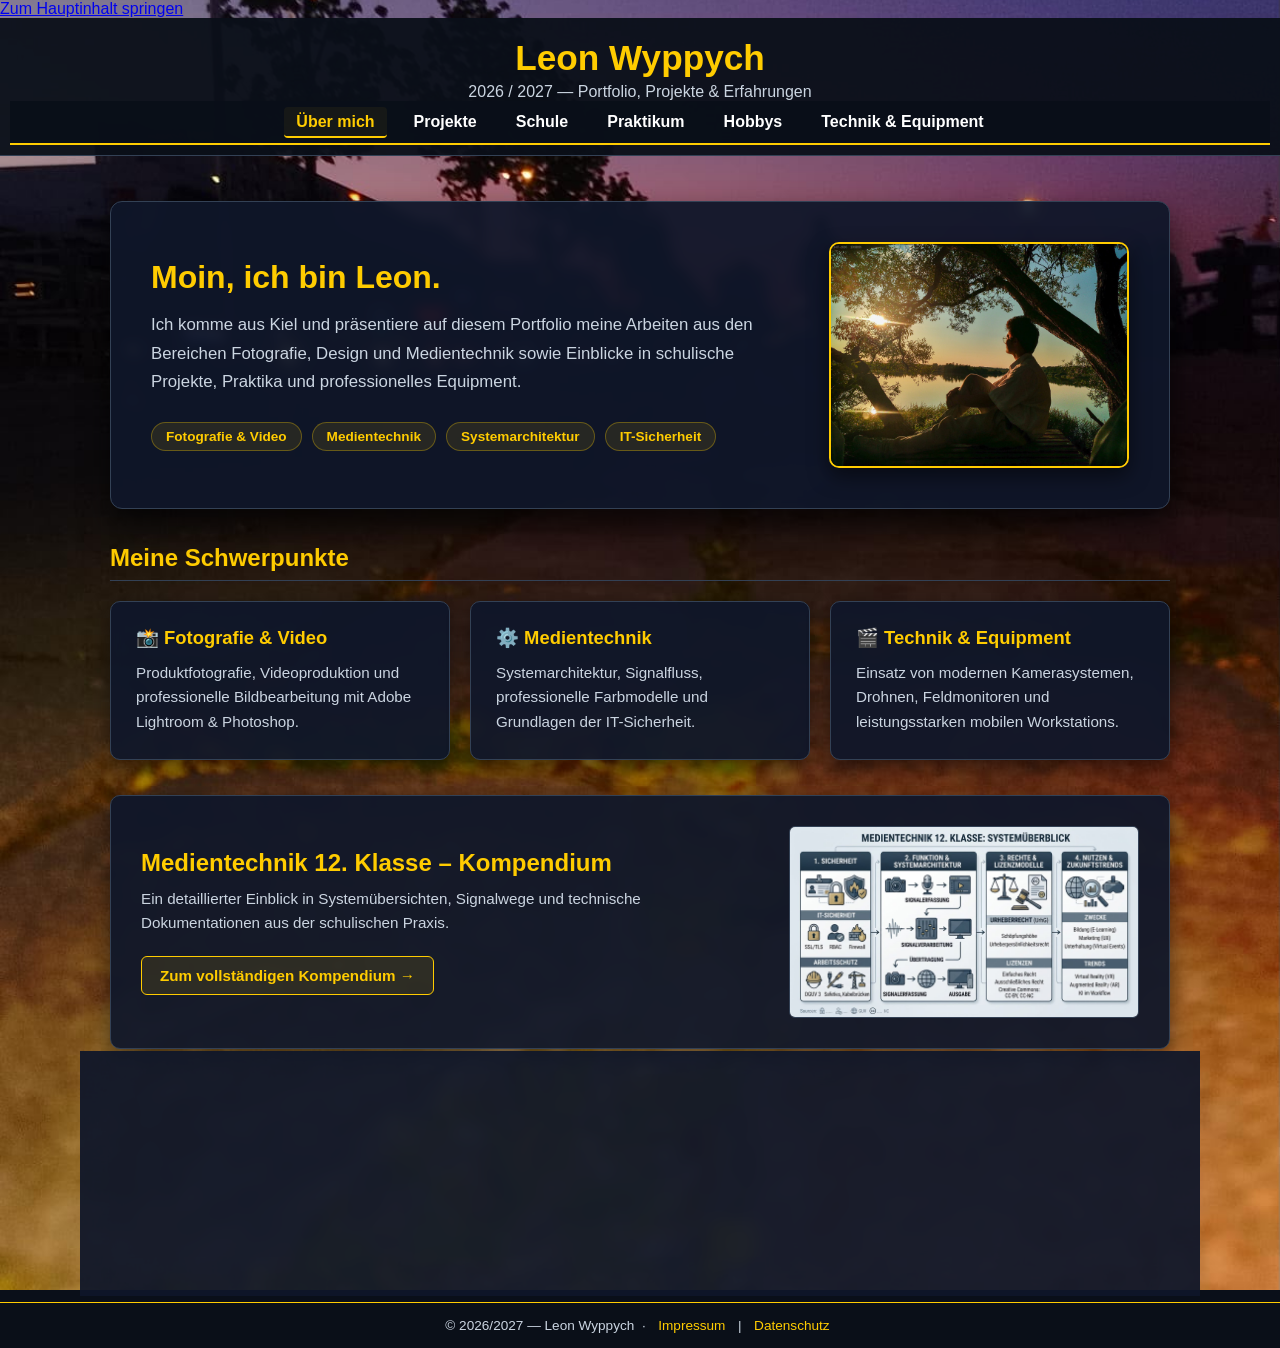
==== commit 818cb0eb: "Update index.html" ====
--- a/index.html
+++ b/index.html
@@ -23,6 +23,7 @@
 
     <title>Leon Wyppych — Portfolio, Projekte &amp; Medientechnik</title>
 
+    <!-- Einzige Farbquelle: externes Stylesheet mit VW-Golf-Blau & Weiß -->
     <link rel="stylesheet" href="style.css">
     <link rel="preload" as="image" href="art/leonhero.jpeg">
 
@@ -34,255 +35,9 @@
       "name": "Leon Wyppych",
       "address": { "@type": "PostalAddress", "addressLocality": "Kiel", "addressCountry": "DE" },
       "jobTitle": "Medientechniker & Fotograf",
-      "knowsAbout": ["Fotografie", "Videoproduktion", "Medientechnik", "IT-Sicherheit", "Systemarchitektur"],
-      "url": "index.html"
+      "knowsAbout": ["Fotografie", "Videoproduktion", "Medientechnik", "IT-Sicherheit", "Systemarchitektur"]
     }
     </script>
-
-    <!-- Farbsystem: VW-Golf-Blau & Weiß -->
-    <style>
-        :root {
-            --vw-blue:            #004e9e;
-            --vw-blue-dark:       #002e5c;
-            --vw-blue-light:      #3a7bc8;
-            --vw-blue-ultralight: #e6effa;
-            --white:              #ffffff;
-            --off-white:          #f8fafc;
-            --gray-light:         #e5e9f0;
-            --text-dark:          #1a2233;
-            --text-mid:           #4a5568;
-            --shadow-soft:        0 4px 20px rgba(0, 78, 158, 0.08);
-            --shadow-hover:       0 10px 30px rgba(0, 78, 158, 0.18);
-            --radius:             14px;
-        }
-
-        * { box-sizing: border-box; margin: 0; padding: 0; }
-
-        html { scroll-behavior: smooth; }
-
-        body {
-            font-family: 'Segoe UI', system-ui, -apple-system, sans-serif;
-            background: var(--off-white);
-            color: var(--text-dark);
-            line-height: 1.6;
-            -webkit-font-smoothing: antialiased;
-        }
-
-        a { color: var(--vw-blue); text-decoration: none; transition: color .2s; }
-        a:hover { color: var(--vw-blue-light); }
-
-        img { max-width: 100%; display: block; }
-
-        /* Skip-Link für Barrierefreiheit */
-        .skip-link {
-            position: absolute; left: -9999px; top: 0;
-            background: var(--vw-blue); color: var(--white);
-            padding: .75rem 1.25rem; z-index: 1000; border-radius: 0 0 8px 0;
-        }
-        .skip-link:focus { left: 0; color: var(--white); }
-
-        /* ---------- Fixed Header ---------- */
-        .fixed-header {
-            position: sticky; top: 0; z-index: 100;
-            background: var(--white);
-            border-bottom: 3px solid var(--vw-blue);
-            box-shadow: var(--shadow-soft);
-        }
-
-        .header-container {
-            display: flex; align-items: baseline; justify-content: space-between;
-            flex-wrap: wrap; gap: .5rem 1.5rem;
-            max-width: 1200px; margin: 0 auto;
-            padding: 1rem 2rem .5rem;
-        }
-
-        .fixed-header h1 {
-            font-size: 1.6rem; font-weight: 800;
-            color: var(--vw-blue-dark); letter-spacing: -.5px;
-        }
-
-        .fixed-header h1::before {
-            content: ""; display: inline-block;
-            width: 10px; height: 10px; border-radius: 50%;
-            background: var(--vw-blue); margin-right: .6rem;
-            vertical-align: middle;
-        }
-
-        .subtitle {
-            font-size: .85rem; color: var(--text-mid);
-            font-weight: 500; letter-spacing: .3px;
-        }
-
-        .main-nav { width: 100%; }
-        .main-nav ul {
-            list-style: none; display: flex; flex-wrap: wrap;
-            justify-content: center; gap: .25rem;
-            max-width: 1200px; margin: 0 auto;
-            padding: 0 1rem .75rem;
-            border-top: 1px solid var(--gray-light);
-        }
-        .main-nav li { display: block; }
-
-        .main-nav a {
-            display: block; padding: .55rem 1.1rem;
-            font-size: .9rem; font-weight: 600;
-            color: var(--text-mid); border-radius: 8px;
-            transition: all .2s;
-        }
-        .main-nav a:hover { background: var(--vw-blue-ultralight); color: var(--vw-blue-dark); }
-        .main-nav a.active {
-            background: var(--vw-blue); color: var(--white);
-            box-shadow: 0 2px 10px rgba(0, 78, 158, .3);
-        }
-
-        /* ---------- Main / Content ---------- */
-        .content {
-            max-width: 1200px; margin: 0 auto;
-            padding: 3rem 2rem 4rem;
-        }
-
-        /* ---------- Hero ---------- */
-        .hero-section { margin-bottom: 4rem; }
-
-        .hero-grid {
-            display: grid; grid-template-columns: 1.4fr 1fr;
-            gap: 3rem; align-items: center;
-        }
-
-        .hero-text h2 {
-            font-size: 2.6rem; font-weight: 800;
-            color: var(--vw-blue-dark); margin-bottom: 1rem;
-            letter-spacing: -.75px; line-height: 1.15;
-        }
-
-        .lead {
-            font-size: 1.1rem; color: var(--text-mid);
-            max-width: 55ch; margin-bottom: 1.75rem;
-        }
-
-        .quick-tags {
-            display: flex; flex-wrap: wrap; gap: .6rem;
-        }
-        .quick-tags span {
-            display: inline-block; padding: .45rem 1rem;
-            background: var(--white); color: var(--vw-blue-dark);
-            font-size: .82rem; font-weight: 600;
-            border: 1.5px solid var(--vw-blue-light);
-            border-radius: 50px;
-            transition: all .2s;
-        }
-        .quick-tags span:hover {
-            background: var(--vw-blue); color: var(--white);
-            border-color: var(--vw-blue); transform: translateY(-2px);
-        }
-
-        .hero-image img {
-            width: 100%; aspect-ratio: 1/1; object-fit: cover;
-            border-radius: var(--radius);
-            border: 4px solid var(--white);
-            box-shadow: var(--shadow-hover);
-        }
-
-        /* ---------- Cards Grid ---------- */
-        .grid-section { margin-bottom: 4rem; }
-
-        .grid-section h3,
-        .preview-text h3 {
-            font-size: 1.6rem; font-weight: 700;
-            color: var(--vw-blue-dark); margin-bottom: 1.5rem;
-            letter-spacing: -.3px;
-        }
-
-        .cards-grid {
-            display: grid;
-            grid-template-columns: repeat(auto-fit, minmax(280px, 1fr));
-            gap: 1.5rem;
-        }
-
-        .info-card {
-            background: var(--white);
-            padding: 1.75rem;
-            border-radius: var(--radius);
-            border-top: 4px solid var(--vw-blue);
-            box-shadow: var(--shadow-soft);
-            transition: transform .25s, box-shadow .25s;
-        }
-        .info-card:hover {
-            transform: translateY(-4px);
-            box-shadow: var(--shadow-hover);
-        }
-
-        .info-card h4 {
-            font-size: 1.15rem; color: var(--vw-blue-dark);
-            margin-bottom: .6rem; font-weight: 700;
-        }
-        .info-card p { color: var(--text-mid); font-size: .95rem; }
-
-        /* ---------- Preview Cards ---------- */
-        .preview-section {
-            display: flex; flex-direction: column; gap: 2rem;
-        }
-
-        .preview-card {
-            display: grid; grid-template-columns: 1.3fr 1fr;
-            gap: 2rem; align-items: center;
-            background: var(--white);
-            border-radius: var(--radius);
-            padding: 2rem;
-            box-shadow: var(--shadow-soft);
-            border-left: 6px solid var(--vw-blue);
-            transition: box-shadow .25s;
-        }
-        .preview-card:hover { box-shadow: var(--shadow-hover); }
-
-        .preview-card.reverse { border-left: none; border-right: 6px solid var(--vw-blue-light); }
-        .preview-card.reverse .preview-text { order: 2; }
-
-        .preview-text p { color: var(--text-mid); margin-bottom: 1.25rem; }
-
-        .action-btn {
-            display: inline-block; padding: .75rem 1.5rem;
-            background: var(--vw-blue); color: var(--white);
-            font-weight: 700; font-size: .9rem;
-            border-radius: 8px;
-            box-shadow: 0 4px 14px rgba(0, 78, 158, .28);
-            transition: all .2s;
-        }
-        .action-btn:hover {
-            background: var(--vw-blue-dark); color: var(--white);
-            transform: translateY(-2px);
-            box-shadow: 0 6px 18px rgba(0, 46, 92, .35);
-        }
-
-        .preview-img img {
-            width: 100%; border-radius: 10px;
-            box-shadow: var(--shadow-soft);
-        }
-
-        /* ---------- Footer ---------- */
-        .fixed-footer {
-            background: var(--vw-blue-dark);
-            color: var(--white);
-            text-align: center;
-            padding: 1.25rem 2rem;
-            font-size: .85rem;
-        }
-        .fixed-footer a { color: var(--vw-blue-ultralight); font-weight: 600; }
-        .fixed-footer a:hover { color: var(--white); text-decoration: underline; }
-
-        /* ---------- Responsive ---------- */
-        @media (max-width: 860px) {
-            .hero-grid,
-            .preview-card,
-            .preview-card.reverse {
-                grid-template-columns: 1fr;
-            }
-            .preview-card.reverse .preview-text { order: 0; }
-            .hero-text h2 { font-size: 2rem; }
-            .content { padding: 2rem 1.25rem 3rem; }
-            .header-container { padding: 1rem 1.25rem .5rem; }
-        }
-    </style>
 </head>
 <body>
 
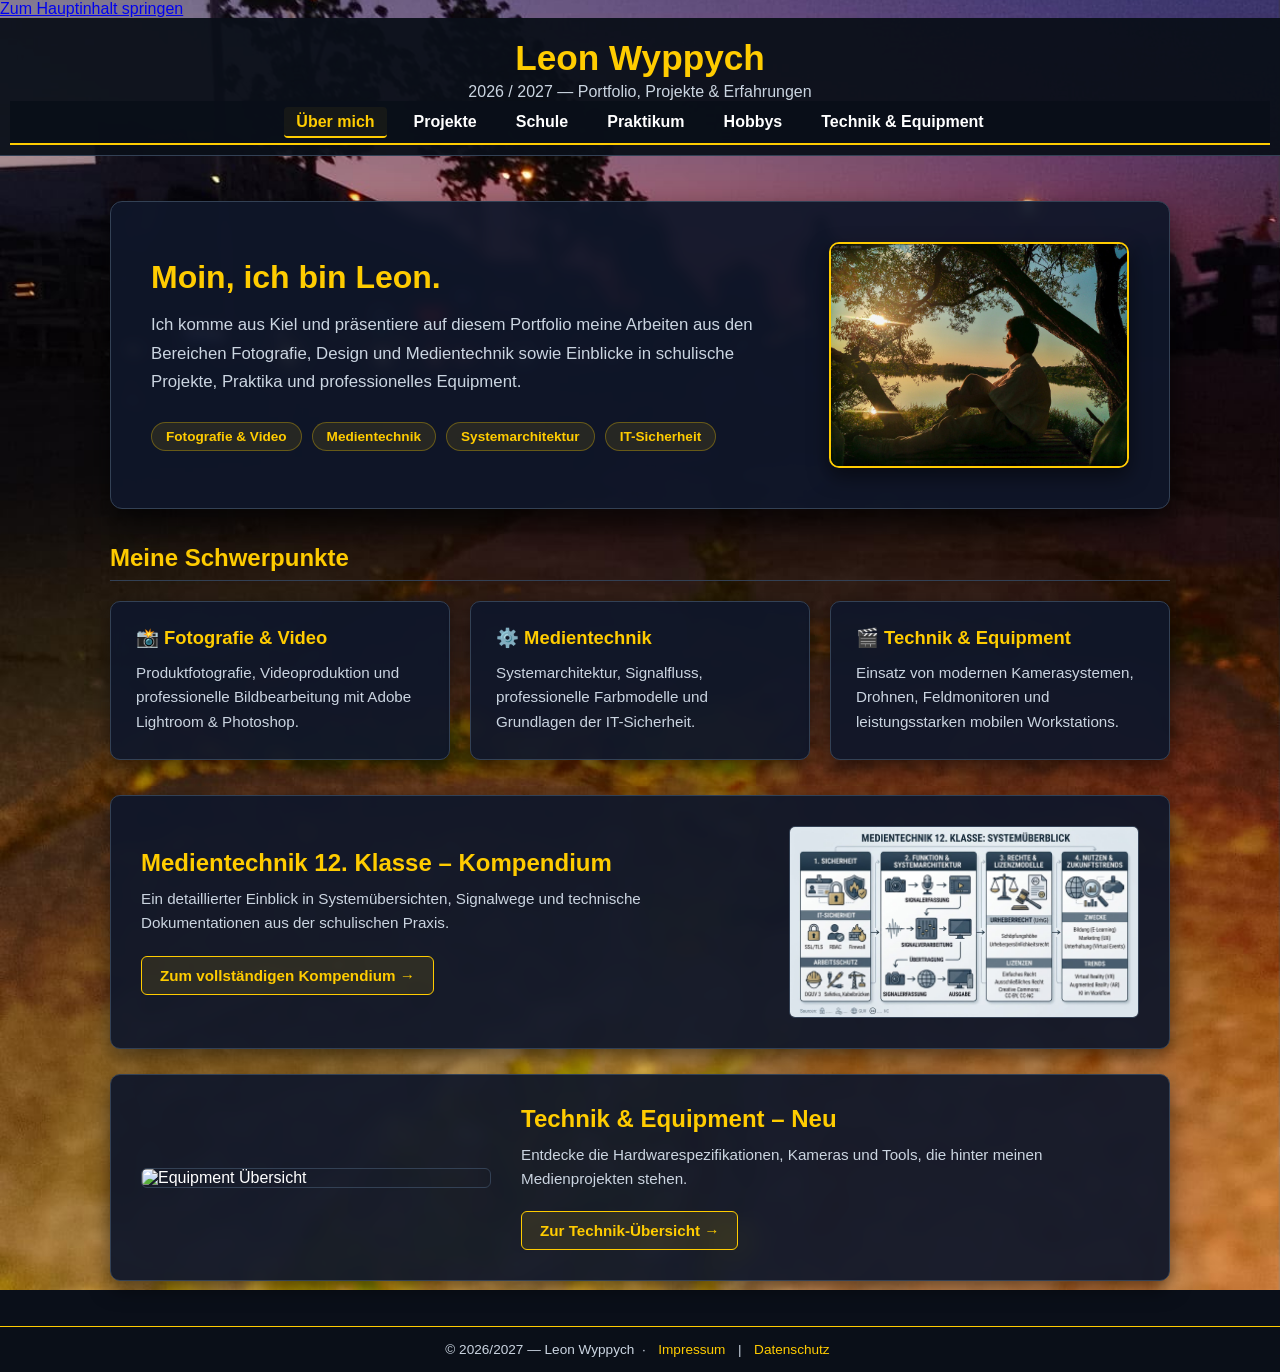
==== commit dec99c92: "Update index.html" ====
--- a/index.html
+++ b/index.html
@@ -50,7 +50,7 @@
         </div>
         <nav class="main-nav" aria-label="Hauptnavigation">
             <ul>
-                <li><a href="index.html" class="active" aria-current="page">&Uuml;ber mich</a></li>
+                <li><a href="index.html" class="active" aria-current="page">Über mich</a></li>
                 <li><a href="src/projekte.html">Projekte</a></li>
                 <li><a href="src/schule.html">Schule</a></li>
                 <li><a href="src/praktikum.html">Praktikum</a></li>
@@ -67,7 +67,7 @@
             <div class="hero-grid">
                 <div class="hero-text">
                     <h2 id="hero-title">Moin, ich bin Leon.</h2>
-                    <p class="lead">Ich komme aus Kiel und pr&auml;sentiere auf diesem Portfolio meine Arbeiten aus den Bereichen Fotografie, Design und Medientechnik sowie Einblicke in schulische Projekte, Praktika und professionelles Equipment.</p>
+                    <p class="lead">Ich komme aus Kiel und präsentiere auf diesem Portfolio meine Arbeiten aus den Bereichen Fotografie, Design und Medientechnik sowie Einblicke in schulische Projekte, Praktika und professionelles Equipment.</p>
 
                     <div class="quick-tags" role="list" aria-label="Kernkompetenzen">
                         <span role="listitem">Fotografie &amp; Video</span>
@@ -105,9 +105,9 @@
         <section class="preview-section" aria-label="Projektvorschauen">
             <article class="preview-card">
                 <div class="preview-text">
-                    <h3>Medientechnik 12. Klasse &ndash; Kompendium</h3>
-                    <p>Ein detaillierter Einblick in System&uuml;bersichten, Signalwege und technische Dokumentationen aus der schulischen Praxis.</p>
-                    <a href="src/schule.html#bereich-2-1" class="action-btn">Zum vollst&auml;ndigen Kompendium &rarr;</a>
+                    <h3>Medientechnik 12. Klasse – Kompendium</h3>
+                    <p>Ein detaillierter Einblick in Systemübersichten, Signalwege und technische Dokumentationen aus der schulischen Praxis.</p>
+                    <a href="src/schule.html#bereich-2-1" class="action-btn">Zum vollständigen Kompendium &rarr;</a>
                 </div>
                 <div class="preview-img">
                     <img src="art/medienziele.jpeg" alt="Systemübersicht Medientechnik 12. Klasse" loading="lazy">
@@ -116,9 +116,13 @@
 
             <article class="preview-card reverse">
                 <div class="preview-text">
-                    <h3>Technik &amp; Equipment &ndash; Neu</h3>
+                    <h3>Technik &amp; Equipment – Neu</h3>
                     <p>Entdecke die Hardwarespezifikationen, Kameras und Tools, die hinter meinen Medienprojekten stehen.</p>
-                    <a href="src/technik.html" class="action-btn">Zur Technik-&Uuml;bersicht &rarr;</a>
+                    <a href="src/technik.html" class="action-btn">Zur Technik-Übersicht &rarr;</a>
+                </div>
+                <!-- NEU: Bild hinzugefügt, damit das Layout symmetrisch bleibt. Bitte ggf. Bildpfad anpassen! -->
+                <div class="preview-img">
+                    <img src="art/technik-hero.jpeg" alt="Equipment Übersicht" loading="lazy">
                 </div>
             </article>
         </section>
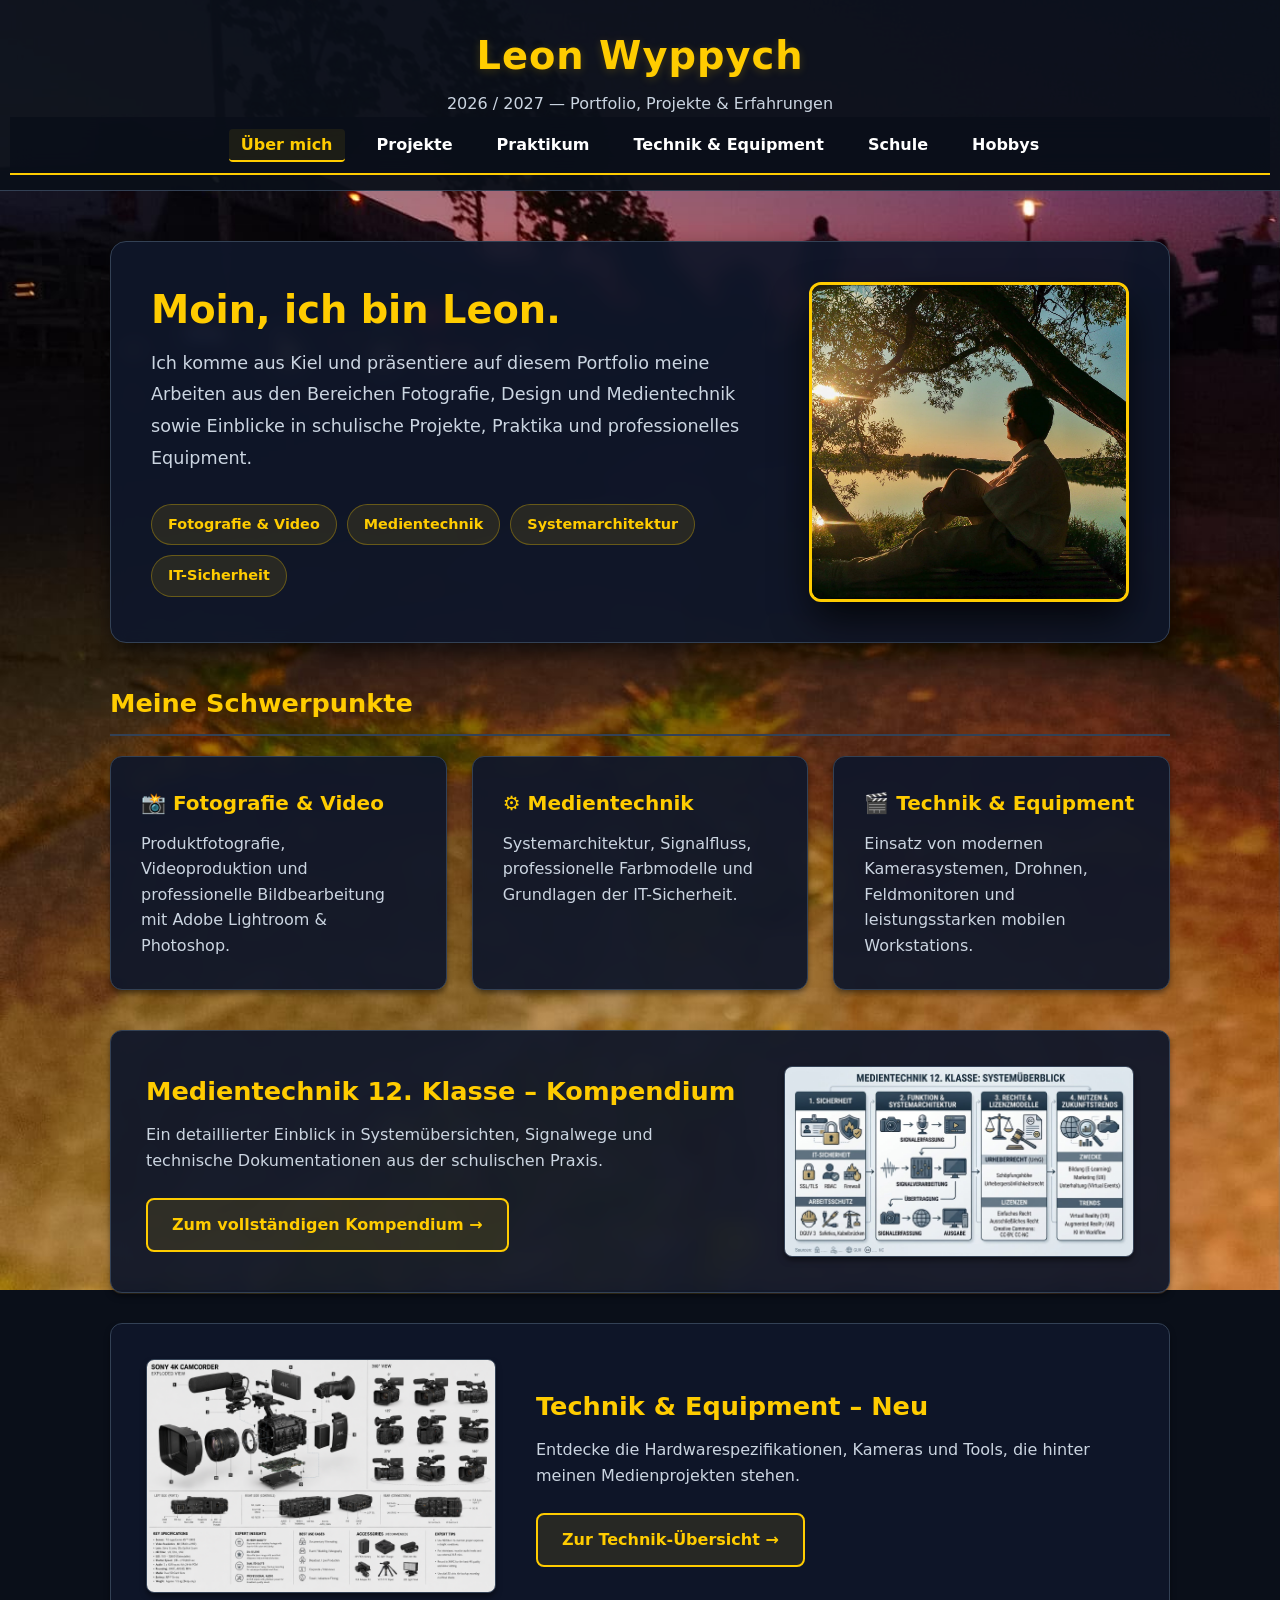
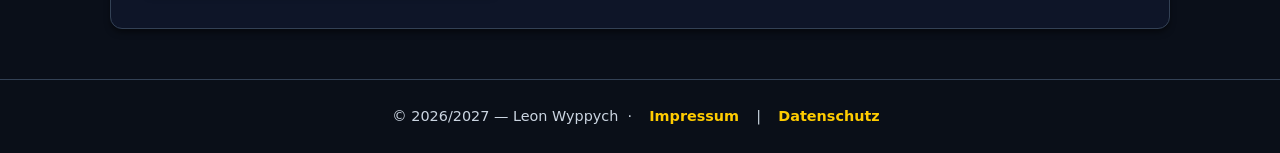
==== commit ccb1609f: "Revise index.html for portfolio updates and fixes Updated the structure and content of the portfolio" ====
--- a/index.html
+++ b/index.html
@@ -23,7 +23,7 @@
 
     <title>Leon Wyppych — Portfolio, Projekte &amp; Medientechnik</title>
 
-    <!-- Einzige Farbquelle: externes Stylesheet mit VW-Golf-Blau & Weiß -->
+    <!-- Einzige Farbquelle: externes Stylesheet -->
     <link rel="stylesheet" href="style.css">
     <link rel="preload" as="image" href="art/leonhero.jpeg">
 
@@ -52,10 +52,11 @@
             <ul>
                 <li><a href="index.html" class="active" aria-current="page">Über mich</a></li>
                 <li><a href="src/projekte.html">Projekte</a></li>
+                <!-- NEUE REIHENFOLGE -->
+                <li><a href="src/praktikum.html">Praktikum</a></li>
+                <li><a href="src/technik.html">Technik &amp; Equipment</a></li>
                 <li><a href="src/schule.html">Schule</a></li>
-                <li><a href="src/praktikum.html">Praktikum</a></li>
                 <li><a href="src/hobbys.html">Hobbys</a></li>
-                <li><a href="src/technik.html">Technik &amp; Equipment</a></li>
             </ul>
         </nav>
     </header>
@@ -107,7 +108,7 @@
                 <div class="preview-text">
                     <h3>Medientechnik 12. Klasse – Kompendium</h3>
                     <p>Ein detaillierter Einblick in Systemübersichten, Signalwege und technische Dokumentationen aus der schulischen Praxis.</p>
-                    <a href="src/schule.html#bereich-2-1" class="action-btn">Zum vollständigen Kompendium &rarr;</a>
+                    <a href="src/schule.html#bereich-4" class="action-btn">Zum vollständigen Kompendium &rarr;</a>
                 </div>
                 <div class="preview-img">
                     <img src="art/medienziele.jpeg" alt="Systemübersicht Medientechnik 12. Klasse" loading="lazy">
@@ -120,9 +121,9 @@
                     <p>Entdecke die Hardwarespezifikationen, Kameras und Tools, die hinter meinen Medienprojekten stehen.</p>
                     <a href="src/technik.html" class="action-btn">Zur Technik-Übersicht &rarr;</a>
                 </div>
-                <!-- NEU: Bild hinzugefügt, damit das Layout symmetrisch bleibt. Bitte ggf. Bildpfad anpassen! -->
                 <div class="preview-img">
-                    <img src="art/technik-hero.jpeg" alt="Equipment Übersicht" loading="lazy">
+                    <!-- FIX: Das kaputte Bild wurde durch das Sony Camcorder Bild ersetzt -->
+                    <img src="art/152976FE-19D9-4856-8800-9D4E74AB3DD5.png" alt="Sony 4K Camcorder Equipment" loading="lazy">
                 </div>
             </article>
         </section>
--- a/style.css
+++ b/style.css
@@ -1,13 +1,8 @@
 /* ==========================================================================
-   1. RESET & GLOBALE EINSTELLUNGEN
-   ========================================================================== */
-*, *::before, *::after {
-    box-sizing: border-box;
-    margin: 0;
-    padding: 0;
-}
-
+   1. VARIABLEN, RESET & GLOBALE EINSTELLUNGEN
+   ========================================================================== */
 :root {
+    /* Deine Farbpalette (Dark Mode mit Gold-Akzenten) */
     --primary-bg: #0a0f19;
     --card-bg: rgba(15, 23, 42, 0.94);
     --table-bg: rgba(30, 41, 59, 0.6);
@@ -16,21 +11,72 @@
     --text-muted: #cbd5e1;
     --border-color: #334155;
     --link-blue: #38bdf8;
+    
+    /* Schatten für den Premium-Look */
+    --shadow-sm: 0 4px 6px -1px rgba(0, 0, 0, 0.5);
+    --shadow-md: 0 10px 25px -3px rgba(0, 0, 0, 0.7);
+    --shadow-lg: 0 20px 40px -5px rgba(0, 0, 0, 0.8);
+}
+
+*, *::before, *::after {
+    box-sizing: border-box;
+    margin: 0;
+    padding: 0;
+}
+
+html {
+    scroll-behavior: smooth;
 }
 
 body {
-    font-family: Arial, Helvetica, sans-serif;
+    /* Moderner System-Font-Stack für edlen Look */
+    font-family: system-ui, -apple-system, BlinkMacSystemFont, 'Segoe UI', Roboto, Helvetica, Arial, sans-serif;
     color: var(--text-white);
     background-color: var(--primary-bg);
-    /* Pfad zeigt auf das Hintergrundbild im Ordner art/ oder alternativ im Root */
+    
+    /* Hintergrundbild */
     background-image: url('art/backroundleon.jpeg'), url('../art/backroundleon.jpeg'), url('backroundleon.jpeg');
     background-repeat: no-repeat;
     background-position: center center;
     background-attachment: fixed;
     background-size: cover;
+    
     min-height: 100vh;
     display: flex;
     flex-direction: column;
+    line-height: 1.6;
+    -webkit-font-smoothing: antialiased;
+}
+
+/* Edle, dunkle Scrollbar */
+::-webkit-scrollbar { width: 12px; }
+::-webkit-scrollbar-track { background: var(--primary-bg); }
+::-webkit-scrollbar-thumb { background: var(--border-color); border-radius: 6px; border: 3px solid var(--primary-bg); }
+::-webkit-scrollbar-thumb:hover { background: var(--accent-gold); }
+
+/* Tastatur-Fokus (Barrierefreiheit) */
+a:focus-visible, button:focus-visible {
+    outline: 2px solid var(--accent-gold);
+    outline-offset: 4px;
+    border-radius: 4px;
+}
+
+/* Barrierefreier Sprunglink (Skip-Link) */
+.skip-link {
+    position: absolute;
+    top: -100px;
+    left: 0;
+    background: var(--accent-gold);
+    color: var(--primary-bg);
+    padding: 10px 15px;
+    z-index: 9999;
+    text-decoration: none;
+    font-weight: bold;
+    border-radius: 0 0 8px 0;
+    transition: top 0.3s;
+}
+.skip-link:focus {
+    top: 0;
 }
 
 /* ==========================================================================
@@ -39,24 +85,29 @@
 .fixed-header {
     background-color: rgba(10, 15, 25, 0.95);
     text-align: center;
-    padding: 20px 10px 10px 10px;
+    padding: 25px 10px 15px 10px;
     border-bottom: 1px solid var(--border-color);
 }
 
 .header-container h1 {
     color: var(--accent-gold);
-    font-size: 2.2rem;
+    font-size: 2.4rem;
     margin-bottom: 5px;
+    letter-spacing: 1px;
+    text-shadow: 0 2px 10px rgba(255, 204, 0, 0.2);
 }
 
 .fixed-header .subtitle,
 .fixed-header p {
     color: var(--text-muted);
     font-size: 1rem;
+    font-weight: 500;
 }
 
 .main-nav {
-    background-color: rgba(10, 15, 25, 0.95);
+    background-color: rgba(10, 15, 25, 0.85);
+    backdrop-filter: blur(12px);
+    -webkit-backdrop-filter: blur(12px);
     border-bottom: 2px solid var(--accent-gold);
     position: sticky;
     top: 0;
@@ -68,359 +119,658 @@
     display: flex;
     justify-content: center;
     flex-wrap: wrap;
-    gap: 15px;
-    padding: 12px;
+    gap: 20px;
+    padding: 15px 10px;
 }
 
 .main-nav a {
     color: var(--text-white);
     text-decoration: none;
-    font-weight: bold;
+    font-weight: 600;
     padding: 6px 12px;
     border-radius: 4px;
-    transition: all 0.2s ease-in-out;
+    transition: all 0.3s ease;
+    border-bottom: 2px solid transparent;
 }
 
 .main-nav a.active, 
 .main-nav a:hover {
     color: var(--accent-gold);
     border-bottom: 2px solid var(--accent-gold);
-    background-color: rgba(255, 204, 0, 0.05);
-}
-
-/* ==========================================================================
-   3. INHALT-CONTAINER & NEUE PORTFOLIO-SEKTIONEN
+    background-color: rgba(255, 204, 0, 0.08);
+}
+
+/* ==========================================================================
+   3. BASIS-LAYOUT (CONTAINER)
    ========================================================================== */
 main.content {
     flex: 1;
-    padding: 45px 20px;
+    padding: 50px 20px;
     display: flex;
     flex-direction: column;
     align-items: center;
-    gap: 35px;
+    gap: 40px;
     max-width: 1100px;
     margin: 0 auto;
     width: 100%;
 }
 
-/* Hero Section (Startbereich mit Profilbild & Text nebeneinander) */
+/* ==========================================================================
+   4. STARTSEITE (HERO, GRID, PREVIEW)
+   ========================================================================== */
 .hero-section {
     background-color: var(--card-bg);
     border: 1px solid var(--border-color);
-    border-radius: 12px;
+    border-radius: 16px;
     padding: 40px;
     width: 100%;
-    box-shadow: 0 15px 30px rgba(0, 0, 0, 0.7);
-    backdrop-filter: blur(6px);
+    box-shadow: var(--shadow-md);
+    backdrop-filter: blur(8px);
+    -webkit-backdrop-filter: blur(8px);
+    transition: transform 0.4s ease;
 }
 
 .hero-grid {
     display: flex;
     align-items: center;
-    gap: 40px;
+    gap: 50px;
     flex-wrap: wrap;
 }
 
-.hero-text {
-    flex: 1;
-    min-width: 280px;
-}
+.hero-text { flex: 1; min-width: 280px; }
 
 .hero-text h2 {
     color: var(--accent-gold);
-    font-size: 2rem;
+    font-size: 2.4rem;
     margin-bottom: 15px;
+    line-height: 1.2;
 }
 
 .hero-text .lead {
     color: var(--text-muted);
-    font-size: 1.05rem;
-    line-height: 1.7;
-    margin-bottom: 25px;
-}
-
-/* Quick Tags unter dem Hero-Text */
-.quick-tags {
-    display: flex;
-    flex-wrap: wrap;
-    gap: 10px;
-}
+    font-size: 1.1rem;
+    line-height: 1.8;
+    margin-bottom: 30px;
+}
+
+/* Tags */
+.quick-tags { display: flex; flex-wrap: wrap; gap: 10px; }
 
 .quick-tags span {
     background-color: rgba(255, 204, 0, 0.1);
     color: var(--accent-gold);
     border: 1px solid rgba(255, 204, 0, 0.3);
-    padding: 6px 14px;
-    border-radius: 20px;
-    font-size: 0.85rem;
-    font-weight: bold;
-}
-
-.hero-image {
-    flex: 0 0 300px;
-    max-width: 100%;
-}
+    padding: 8px 16px;
+    border-radius: 25px;
+    font-size: 0.9rem;
+    font-weight: 600;
+    transition: all 0.3s ease;
+}
+
+.quick-tags span:hover {
+    background-color: var(--accent-gold);
+    color: var(--primary-bg);
+    transform: translateY(-2px);
+    box-shadow: 0 4px 12px rgba(255, 204, 0, 0.3);
+}
+
+.hero-image { flex: 0 0 320px; max-width: 100%; }
 
 .hero-image img {
     width: 100%;
     height: auto;
-    border-radius: 10px;
-    border: 2px solid var(--accent-gold);
-    box-shadow: 0 8px 20px rgba(0, 0, 0, 0.5);
+    aspect-ratio: 1 / 1;
+    object-fit: cover;
+    border-radius: 12px;
+    border: 3px solid var(--accent-gold);
+    box-shadow: var(--shadow-lg);
     display: block;
-}
-
-/* Grid-Section für Schwerpunkte (Bento / Cards) */
-.grid-section {
-    width: 100%;
-}
+    transition: transform 0.4s ease;
+}
+.hero-image img:hover { transform: scale(1.02); }
+
+/* Grid-Sections */
+.grid-section { width: 100%; }
 
 .grid-section h3, 
-.preview-section h3 {
-    color: var(--accent-gold);
-    font-size: 1.5rem;
+.preview-section h3, 
+.school-card h2 {
+    color: var(--accent-gold);
+    font-size: 1.6rem;
     margin-bottom: 20px;
-    border-bottom: 1px solid var(--border-color);
-    padding-bottom: 8px;
+    border-bottom: 2px solid var(--border-color);
+    padding-bottom: 10px;
 }
 
 .cards-grid {
     display: grid;
-    grid-template-columns: repeat(auto-fit, minmax(260px, 1fr));
-    gap: 20px;
+    grid-template-columns: repeat(auto-fit, minmax(300px, 1fr));
+    gap: 25px;
     width: 100%;
 }
 
 .info-card {
     background-color: var(--card-bg);
     border: 1px solid var(--border-color);
-    border-radius: 10px;
-    padding: 25px;
-    box-shadow: 0 8px 20px rgba(0, 0, 0, 0.5);
-    backdrop-filter: blur(6px);
-    transition: transform 0.2s ease, border-color 0.2s ease;
+    border-radius: 12px;
+    padding: 30px;
+    box-shadow: var(--shadow-sm);
+    backdrop-filter: blur(8px);
+    transition: all 0.3s ease;
 }
 
 .info-card:hover {
-    transform: translateY(-4px);
+    transform: translateY(-8px);
     border-color: var(--accent-gold);
+    box-shadow: var(--shadow-md);
 }
 
 .info-card h4 {
     color: var(--accent-gold);
-    font-size: 1.15rem;
+    font-size: 1.25rem;
     margin-bottom: 12px;
 }
 
-.info-card p {
-    color: var(--text-muted);
-    font-size: 0.95rem;
-    line-height: 1.6;
-}
-
-/* Preview Sektionen (Unterseiten-Teaser) */
-.preview-section {
-    width: 100%;
-    display: flex;
-    flex-direction: column;
-    gap: 25px;
-}
+.info-card p { color: var(--text-muted); font-size: 1rem; }
+
+/* Preview Sektionen */
+.preview-section { width: 100%; display: flex; flex-direction: column; gap: 30px; }
 
 .preview-card {
     background-color: var(--card-bg);
     border: 1px solid var(--border-color);
-    border-radius: 10px;
-    padding: 30px;
+    border-radius: 12px;
+    padding: 35px;
     display: flex;
     align-items: center;
-    gap: 30px;
-    box-shadow: 0 8px 20px rgba(0, 0, 0, 0.5);
-    backdrop-filter: blur(6px);
+    gap: 40px;
+    box-shadow: var(--shadow-sm);
+    backdrop-filter: blur(8px);
     flex-wrap: wrap;
-}
-
-.preview-card.reverse {
-    flex-direction: row-reverse;
-}
-
-.preview-text {
-    flex: 1;
-    min-width: 280px;
-}
-
-.preview-text h3 {
-    border: none;
-    padding: 0;
-    margin-bottom: 10px;
-}
-
-.preview-text p {
-    color: var(--text-muted);
-    font-size: 0.95rem;
-    line-height: 1.6;
-    margin-bottom: 20px;
-}
+    transition: border-color 0.3s ease;
+}
+
+.preview-card:hover { border-color: rgba(255, 204, 0, 0.5); }
+.preview-card.reverse { flex-direction: row-reverse; }
+
+.preview-text { flex: 1; min-width: 280px; }
+.preview-text h3 { border: none; padding: 0; margin-bottom: 10px; }
+.preview-text p { color: var(--text-muted); font-size: 1rem; margin-bottom: 25px; }
 
 .preview-img {
     flex: 0 0 350px;
     max-width: 100%;
+    overflow: hidden;
+    border-radius: 8px;
+    border: 1px solid var(--border-color);
+    box-shadow: var(--shadow-sm);
 }
 
 .preview-img img {
     width: 100%;
     height: auto;
-    border-radius: 6px;
-    border: 1px solid var(--border-color);
     display: block;
-}
-
-/* Modernes Button-Styling für Aktionen */
+    transition: transform 0.5s ease;
+}
+
+.preview-card:hover .preview-img img { transform: scale(1.05); }
+
+/* Buttons */
 .action-btn {
     display: inline-block;
     background-color: rgba(255, 204, 0, 0.1);
     color: var(--accent-gold);
-    border: 1px solid var(--accent-gold);
-    padding: 10px 18px;
-    border-radius: 6px;
+    border: 2px solid var(--accent-gold);
+    padding: 12px 24px;
+    border-radius: 8px;
     text-decoration: none;
-    font-weight: bold;
-    font-size: 0.95rem;
-    transition: all 0.2s ease;
+    font-weight: 700;
+    font-size: 1rem;
+    transition: all 0.3s ease;
 }
 
 .action-btn:hover {
     background-color: var(--accent-gold);
     color: var(--primary-bg);
-    box-shadow: 0 4px 12px rgba(255, 204, 0, 0.3);
-}
-
-/* ==========================================================================
-   4. KLASSISCHE SCHOOL-CARD (FÜR UNTERSEITEN WIE SCHULE, PRAKTIKUM ETC.)
+    box-shadow: 0 6px 20px rgba(255, 204, 0, 0.4);
+    transform: translateY(-3px);
+}
+
+/* ==========================================================================
+   5. UNTERSEITEN (SCHOOL-CARD & ALLGEMEINE TYPO)
    ========================================================================== */
 .school-card {
     background-color: var(--card-bg);
     border: 1px solid var(--border-color);
-    border-radius: 10px;
-    padding: 35px;
+    border-radius: 16px;
+    padding: 40px;
     max-width: 1000px;
     width: 100%;
-    box-shadow: 0 10px 25px rgba(0, 0, 0, 0.7);
-    backdrop-filter: blur(6px);
+    box-shadow: var(--shadow-md);
+    backdrop-filter: blur(8px);
 }
 
 .school-card h1 {
     color: var(--accent-gold);
-    font-size: 1.8rem;
+    font-size: 2.2rem;
+    margin-bottom: 20px;
+    text-shadow: 0 2px 10px rgba(255, 204, 0, 0.15);
+}
+
+.school-card h3 {
+    color: var(--text-white);
+    font-size: 1.3rem;
+    margin-top: 25px;
     margin-bottom: 15px;
 }
 
-.school-card h2 {
-    color: var(--accent-gold);
-    font-size: 1.3rem;
-    margin: 25px 0 10px 0;
-    border-bottom: 1px solid var(--border-color);
-    padding-bottom: 5px;
-}
-
-.school-card p {
-    color: var(--text-muted);
-    line-height: 1.6;
-    font-size: 1rem;
-    margin-bottom: 15px;
-}
-
-.school-card ul, 
-.school-card ol {
-    margin-left: 20px;
-    margin-bottom: 20px;
-}
-
-.school-card li {
-    color: var(--text-muted);
-    line-height: 1.6;
-    margin-bottom: 6px;
-}
+.school-card p, .school-card li {
+    color: var(--text-muted);
+    line-height: 1.8;
+    font-size: 1.05rem;
+}
+
+.school-card p { margin-bottom: 15px; }
+
+.school-card ul, .school-card ol {
+    margin-left: 25px;
+    margin-bottom: 25px;
+}
+
+.school-card li { margin-bottom: 8px; }
 
 .school-card img {
     max-width: 100%;
     height: auto;
     display: block;
-    border-radius: 6px;
-    border: 1px solid var(--border-color);
-    margin: 20px 0;
+    border-radius: 8px;
+    border: 1px solid var(--border-color);
+    margin: 25px 0;
 }
 
 .school-card a {
     color: var(--link-blue);
-    text-decoration: underline;
+    text-decoration: none;
+    border-bottom: 1px solid transparent;
+    transition: all 0.2s ease;
 }
 
 .school-card a:hover {
     color: var(--accent-gold);
+    border-bottom: 1px solid var(--accent-gold);
 }
 
 .divider {
     border: 0;
     height: 1px;
-    background: var(--border-color);
+    background: linear-gradient(90deg, transparent, var(--border-color), transparent);
+    margin: 35px 0;
+}
+
+/* ==========================================================================
+   6. TABELLEN (RESPONSIVE)
+   ========================================================================== */
+.table-responsive {
+    width: 100%;
+    overflow-x: auto;
+    -webkit-overflow-scrolling: touch;
     margin: 25px 0;
-}
-
-/* ==========================================================================
-   5. TABELLEN (Z. B. FÜR PRAKTIKUM & SCHULE)
-   ========================================================================== */
+    border-radius: 8px;
+    border: 1px solid var(--accent-gold);
+    box-shadow: var(--shadow-sm);
+}
+
 .school-card table {
     width: 100%;
     border-collapse: collapse;
+    background-color: var(--table-bg);
+    min-width: 600px;
+}
+
+.school-card th {
+    background-color: rgba(10, 15, 25, 0.95);
+    color: var(--accent-gold);
+    padding: 15px;
+    text-align: left;
+    font-size: 1rem;
+    border-bottom: 2px solid var(--accent-gold);
+    font-weight: 700;
+}
+
+.school-card td {
+    padding: 12px 15px;
+    border-bottom: 1px solid rgba(255, 255, 255, 0.08);
+    color: var(--text-white);
+    font-size: 0.95rem;
+}
+
+.school-card tr:hover { background-color: rgba(255, 204, 0, 0.08); }
+
+/* ==========================================================================
+   7. PROJEKTE-SEITE (GALERIEN, INFO-BOXEN)
+   ========================================================================== */
+.project-section { margin-bottom: 50px; }
+
+.gallery-grid, .ableton-gallery {
+    display: grid;
+    grid-template-columns: repeat(auto-fill, minmax(280px, 1fr));
+    gap: 25px;
+    margin-top: 25px;
+}
+
+.gallery-grid figure, .ableton-gallery figure {
+    margin: 0;
+    background: var(--card-bg);
+    border-radius: 10px;
+    overflow: hidden;
+    border: 1px solid var(--border-color);
+    transition: all 0.3s ease;
+    box-shadow: var(--shadow-sm);
+}
+
+.gallery-grid figure:hover, .ableton-gallery figure:hover {
+    transform: translateY(-5px);
+    border-color: var(--accent-gold);
+    box-shadow: var(--shadow-md);
+}
+
+.gallery-grid img, .ableton-gallery img {
+    width: 100%;
+    height: 250px;
+    object-fit: cover;
+    display: block;
+    border-bottom: 1px solid var(--border-color);
+}
+
+.gallery-grid figcaption, .ableton-gallery figcaption {
+    padding: 15px;
+    font-size: 0.9rem;
+    color: var(--text-muted);
+    text-align: center;
+    background: var(--card-bg);
+    line-height: 1.5;
+}
+
+.info-box {
+    background-color: var(--table-bg);
+    padding: 25px;
+    border-left: 4px solid var(--accent-gold);
+    margin: 25px 0;
+    border-radius: 0 8px 8px 0;
+    box-shadow: var(--shadow-sm);
+}
+
+.info-box p { margin: 5px 0; color: var(--text-white); }
+.info-box strong { color: var(--accent-gold); }
+
+blockquote {
+    background-color: rgba(0, 0, 0, 0.3);
+    padding: 20px 25px;
+    border-left: 4px solid var(--accent-gold);
+    font-style: italic;
+    margin: 25px 0;
+    border-radius: 0 8px 8px 0;
+    color: var(--text-muted);
+    font-size: 1.05rem;
+    box-shadow: inset 0 2px 10px rgba(0,0,0,0.2);
+}
+
+.source-list {
+    list-style: none;
+    padding: 0;
+    margin-top: 15px;
+}
+
+.source-list li {
+    margin-bottom: 12px;
+    padding: 12px 18px;
+    background: var(--table-bg);
+    border-radius: 8px;
+    border-left: 3px solid var(--accent-gold);
+    transition: background 0.3s ease;
+}
+
+.source-list li:hover { background: rgba(30, 41, 59, 0.9); }
+
+.source-list a {
+    color: var(--link-blue);
+    text-decoration: none;
+    word-break: break-all;
+    font-weight: 500;
+}
+
+.source-list a:hover {
+    color: var(--accent-gold);
+    text-decoration: underline;
+}
+
+code {
+    background-color: var(--table-bg);
+    padding: 3px 7px;
+    border-radius: 5px;
+    font-family: 'Courier New', Courier, monospace;
+    color: var(--accent-gold);
+    font-size: 0.9em;
+    border: 1px solid var(--border-color);
+}
+
+/* ==========================================================================
+   8. MEDIENTECHNIK (INFOGRAFIKEN)
+   ========================================================================== */
+.infographic-box {
+    text-align: center;
+    margin: 25px 0;
+    background-color: var(--table-bg);
+    padding: 20px;
+    border-radius: 10px;
+    border: 1px solid var(--border-color);
+    box-shadow: var(--shadow-sm);
+}
+
+.infographic-box img {
+    margin: 0 auto 10px auto;
+    max-width: 100%;
+    height: auto;
+    border-radius: 8px;
+    display: block;
+    border: 1px solid var(--border-color);
+}
+
+.img-caption {
+    color: var(--text-muted);
+    font-size: 0.9rem;
+    margin-top: 10px;
+    font-style: italic;
+    text-align: center;
+}
+
+/* ==========================================================================
+   9. TECHNIK & EQUIPMENT
+   ========================================================================== */
+.equipment-item { margin-bottom: 40px; }
+
+.image-container {
     margin: 20px 0;
-    background-color: var(--table-bg);
-    border: 1px solid var(--accent-gold);
-    border-radius: 6px;
-    overflow: hidden;
-}
-
-.school-card th {
-    background-color: rgba(10, 15, 25, 0.9);
-    color: var(--accent-gold);
-    padding: 12px;
-    text-align: left;
+    text-align: center;
+}
+
+.image-container img {
+    max-width: 100%;
+    height: auto;
+    border-radius: 8px;
+    display: block;
+    margin: 0 auto 15px auto;
+    border: 1px solid var(--border-color);
+    box-shadow: var(--shadow-sm);
+}
+
+.image-container img.stacked-img { margin-bottom: 20px; }
+
+.specs-box {
+    background: rgba(30, 41, 59, 0.4);
+    padding: 20px;
+    border-radius: 8px;
+    border-left: 4px solid var(--accent-gold);
+    box-shadow: var(--shadow-sm);
+}
+
+.specs-box h4 {
+    color: var(--accent-gold);
+    margin-bottom: 12px;
+    font-size: 1.1rem;
+}
+
+.specs-box ul { margin-left: 20px; margin-bottom: 0; }
+
+.specs-box li {
+    color: var(--text-muted);
+    margin-bottom: 8px;
     font-size: 0.95rem;
-    border-bottom: 2px solid var(--accent-gold);
-}
-
-.school-card td {
-    padding: 10px 12px;
-    border-bottom: 1px solid rgba(255, 255, 255, 0.1);
-    color: var(--text-white);
-    font-size: 0.9rem;
-}
-
-.school-card tr:hover {
-    background-color: rgba(255, 204, 0, 0.1);
-}
-
-/* ==========================================================================
-   6. FOOTER
+    line-height: 1.6;
+}
+
+.specs-box li strong { color: var(--text-white); }
+
+/* ==========================================================================
+   10. HOBBYS (TIMELINE, FOTO-GRID)
+   ========================================================================== */
+.img-medium {
+    max-width: 60%;
+    height: auto;
+    border-radius: 8px;
+    display: block;
+    margin: 0 auto;
+    border: 1px solid var(--border-color);
+    box-shadow: var(--shadow-sm);
+}
+
+.photo-grid {
+    display: grid;
+    grid-template-columns: repeat(auto-fit, minmax(200px, 1fr));
+    gap: 15px;
+    margin: 20px 0 10px 0;
+}
+
+.photo-grid img {
+    width: 100%;
+    height: auto;
+    border-radius: 8px;
+    display: block;
+    border: 1px solid var(--border-color);
+    box-shadow: var(--shadow-sm);
+    transition: transform 0.3s ease, border-color 0.3s ease;
+}
+
+.photo-grid img:hover {
+    transform: scale(1.02);
+    border-color: var(--accent-gold);
+}
+
+/* Timeline */
+.timeline {
+    position: relative;
+    margin: 25px 0;
+    padding-left: 30px;
+    border-left: 3px solid var(--accent-gold);
+}
+
+.timeline-item {
+    position: relative;
+    margin-bottom: 25px;
+    background: var(--table-bg);
+    padding: 15px 20px;
+    border-radius: 0 8px 8px 0;
+    box-shadow: var(--shadow-sm);
+}
+
+.timeline-item::before {
+    content: '';
+    position: absolute;
+    left: -38px;
+    top: 20px;
+    width: 12px;
+    height: 12px;
+    background-color: var(--accent-gold);
+    border: 3px solid var(--primary-bg);
+    border-radius: 50%;
+    box-shadow: 0 0 10px var(--accent-gold);
+}
+
+.timeline-item h4 {
+    color: var(--accent-gold);
+    margin-bottom: 8px;
+    font-size: 1.1rem;
+}
+
+.timeline-item p {
+    color: var(--text-muted);
+    font-size: 0.95rem;
+    margin-bottom: 0;
+}
+
+/* ==========================================================================
+   11. FOOTER
    ========================================================================== */
 .fixed-footer {
     background-color: rgba(10, 15, 25, 0.95);
-    border-top: 1px solid var(--accent-gold);
+    border-top: 1px solid var(--border-color);
     text-align: center;
-    padding: 15px 10px;
-    font-size: 0.85rem;
+    padding: 25px 15px;
+    font-size: 0.9rem;
     margin-top: auto;
-}
-
-.fixed-footer p {
     color: var(--text-muted);
 }
 
 .fixed-footer a {
     color: var(--accent-gold);
     text-decoration: none;
-    margin: 0 5px;
+    margin: 0 8px;
+    font-weight: 600;
+    transition: all 0.2s;
 }
 
 .fixed-footer a:hover {
+    color: var(--text-white);
     text-decoration: underline;
 }
+
+/* ==========================================================================
+   12. RESPONSIVE ANPASSUNGEN (MOBILE & TABLET)
+   ========================================================================== */
+@media (max-width: 768px) {
+    .hero-section, .preview-card, .school-card {
+        padding: 25px;
+    }
+
+    .hero-text h2 { font-size: 1.9rem; }
+    .school-card h1 { font-size: 1.7rem; }
+
+    .hero-grid, .preview-card, .preview-card.reverse {
+        flex-direction: column;
+        gap: 30px;
+    }
+
+    .hero-image, .preview-img {
+        flex: 1 1 100%;
+        width: 100%;
+        margin-top: 10px;
+    }
+
+    .main-nav ul {
+        gap: 10px;
+        padding: 10px 5px;
+    }
+    
+    .main-nav a {
+        font-size: 0.9rem;
+        padding: 6px 10px;
+    }
+
+    .gallery-grid img, .ableton-gallery img {
+        height: 200px;
+    }
+    
+    .img-medium {
+        max-width: 100%;
+    }
+}
